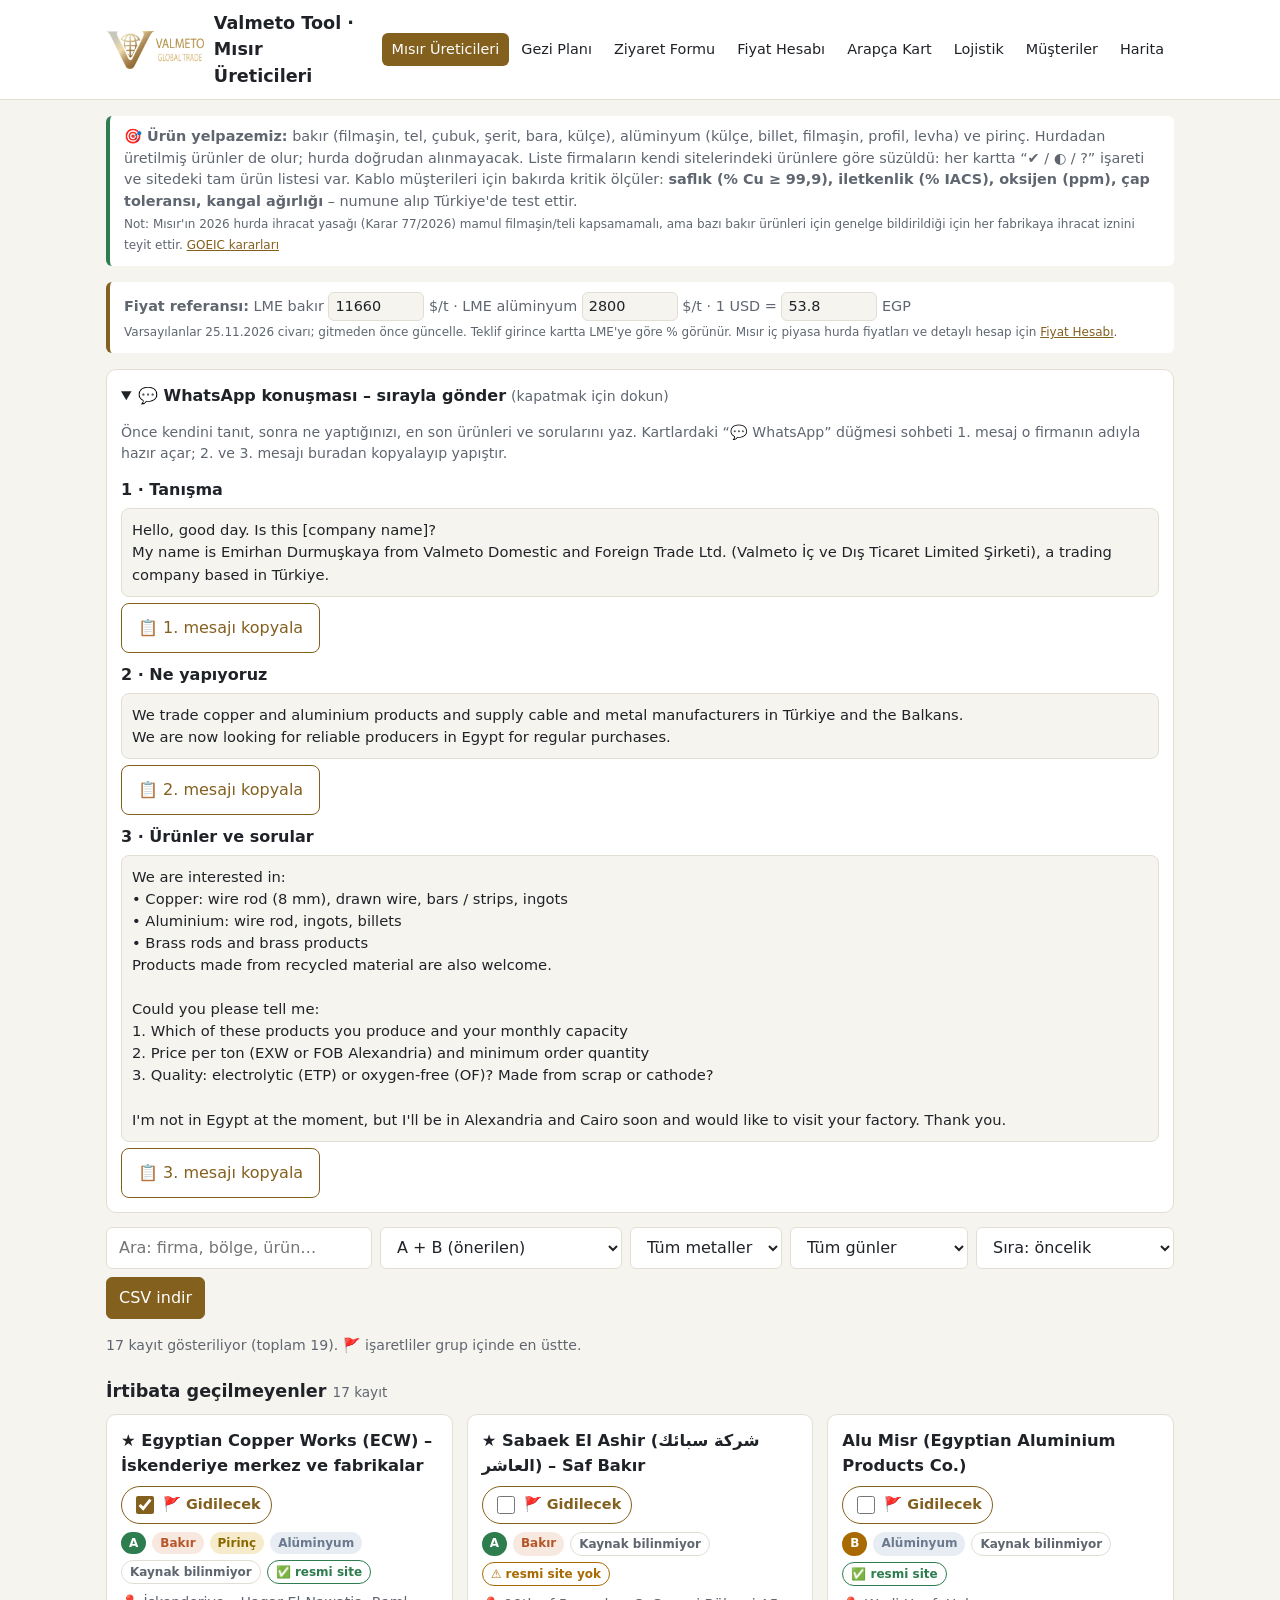
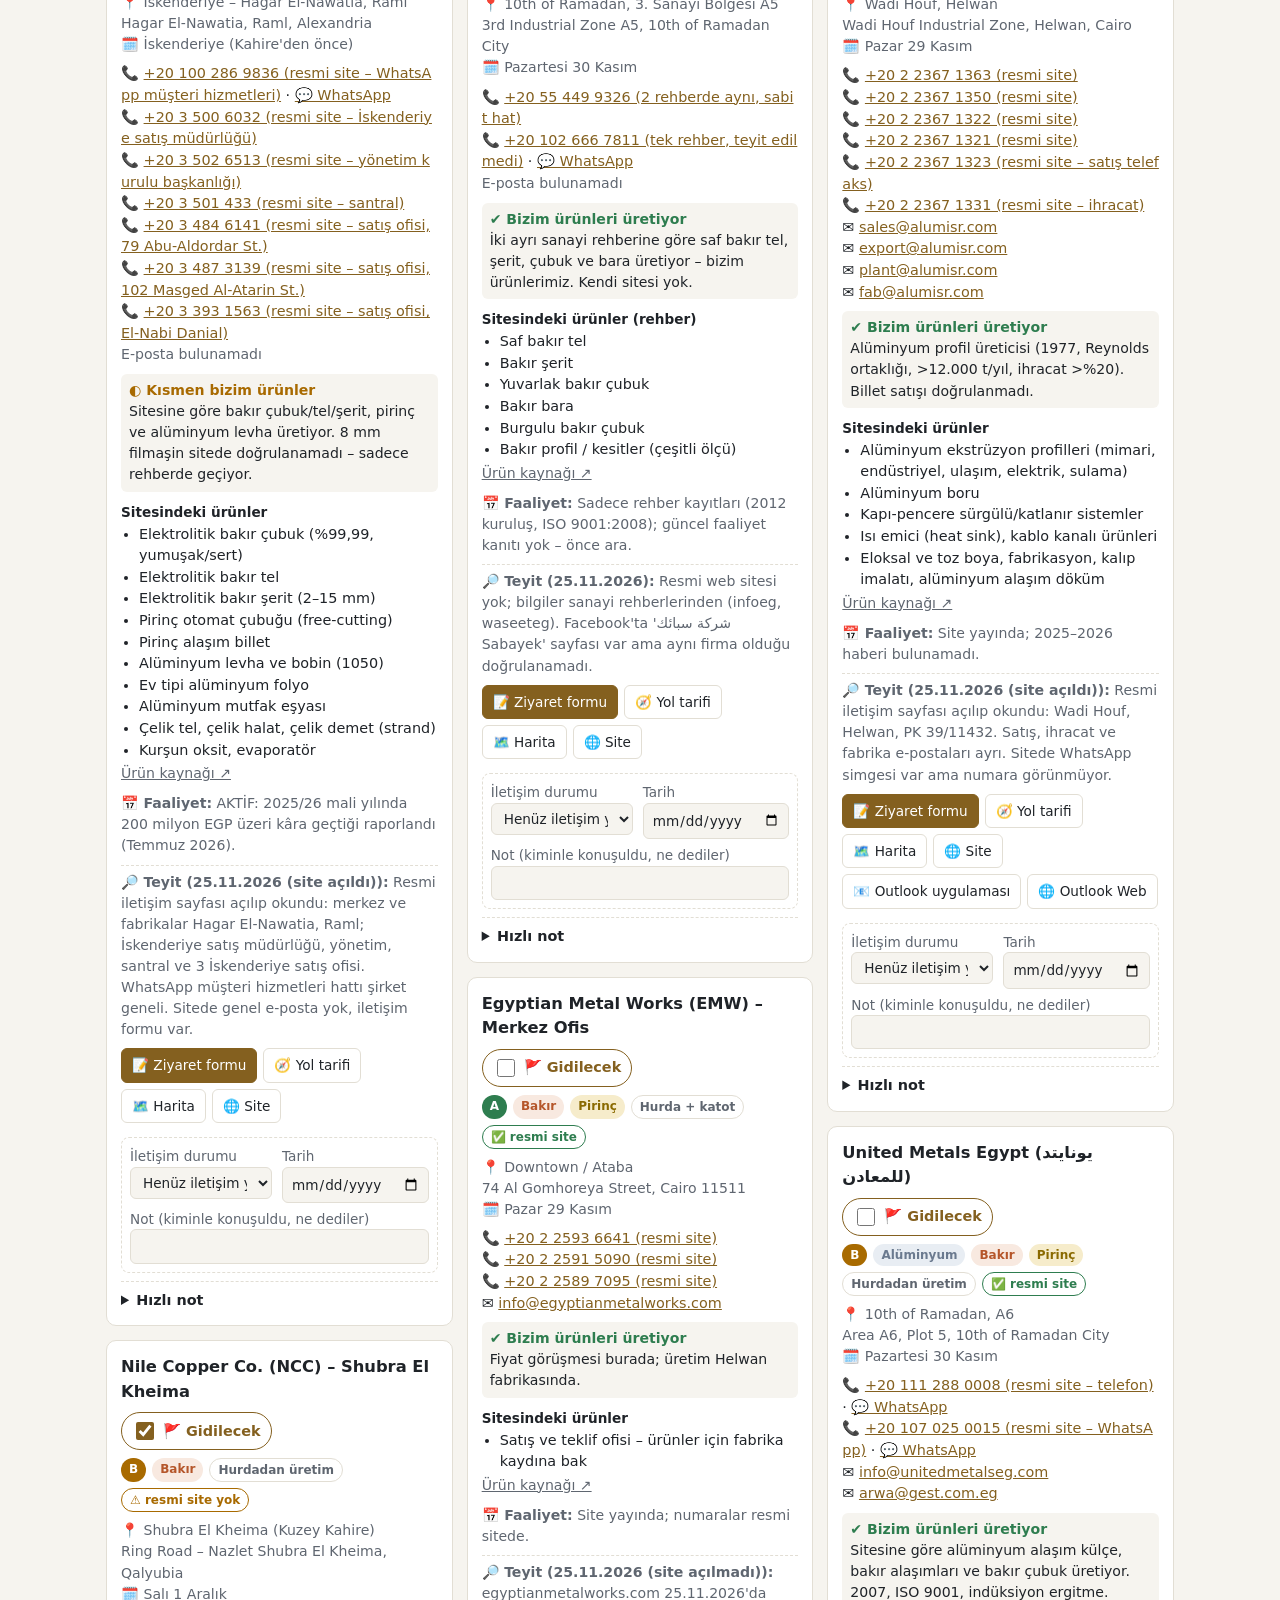
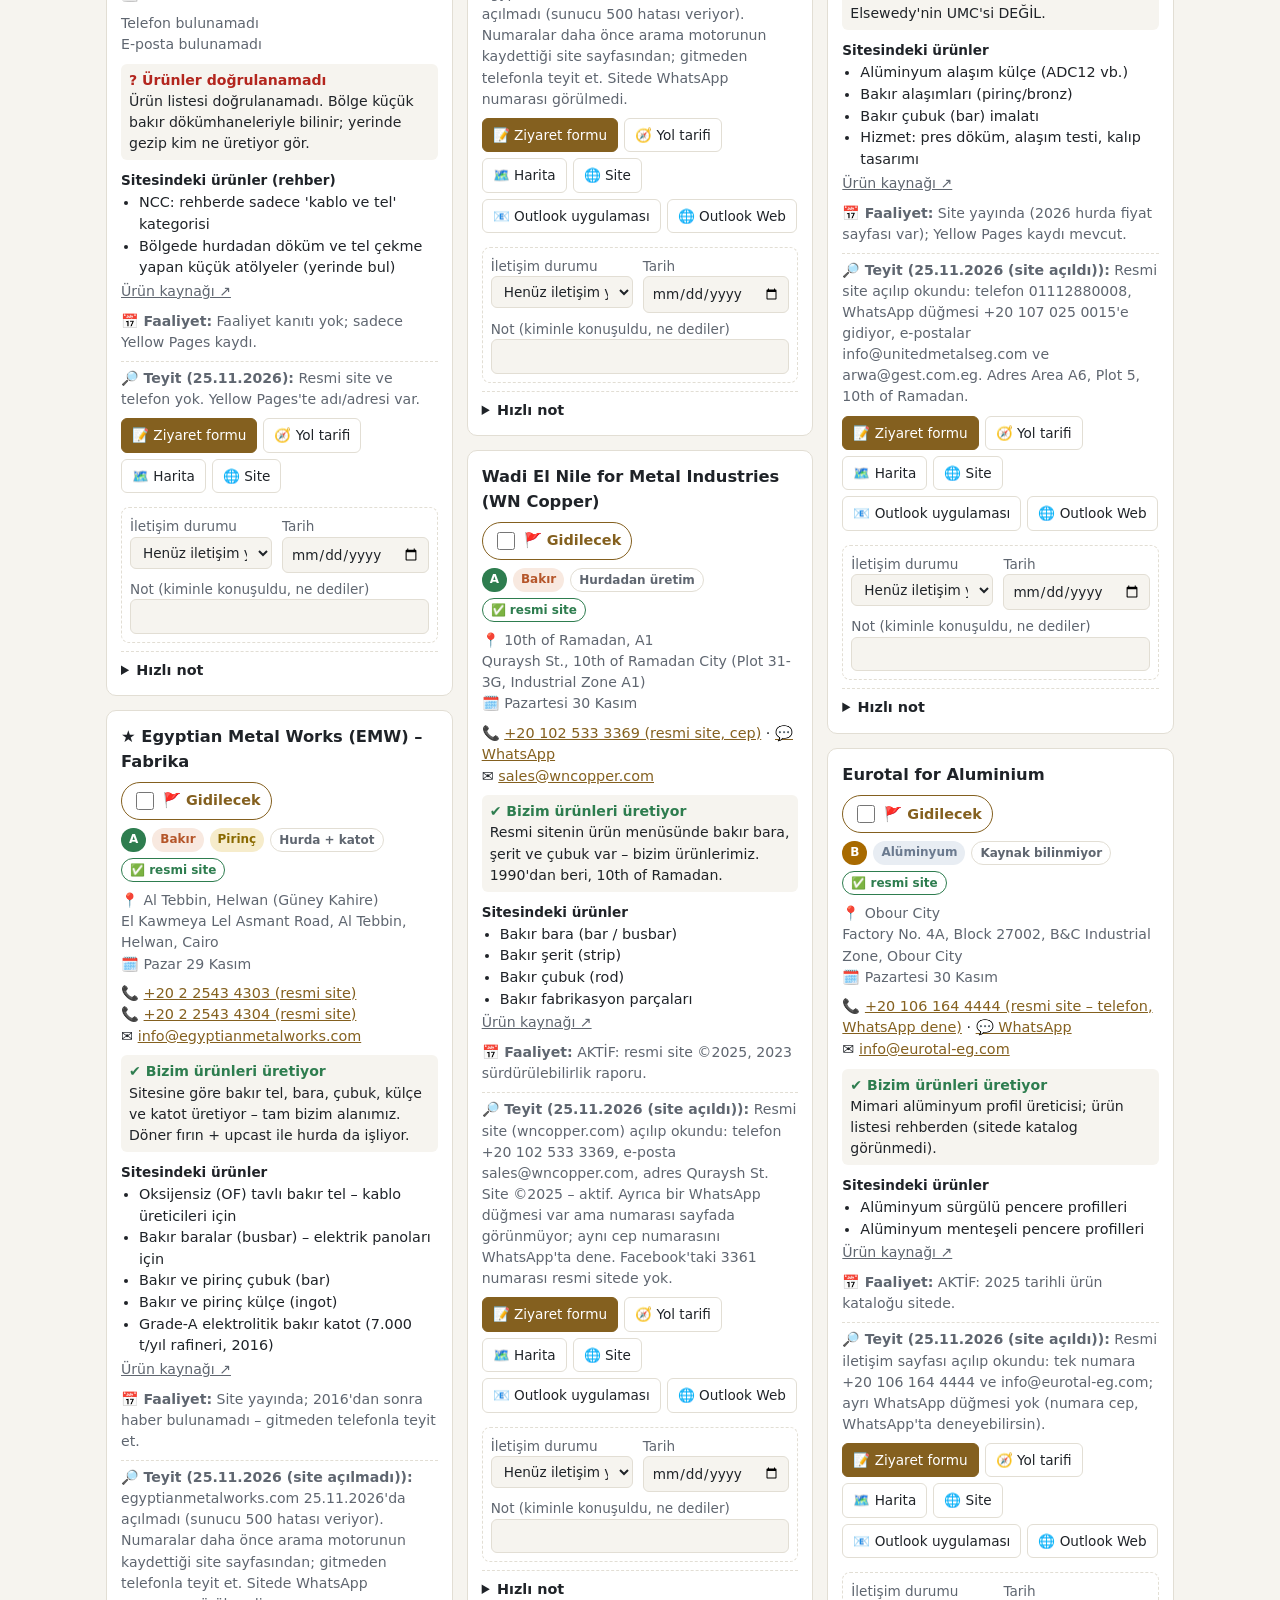
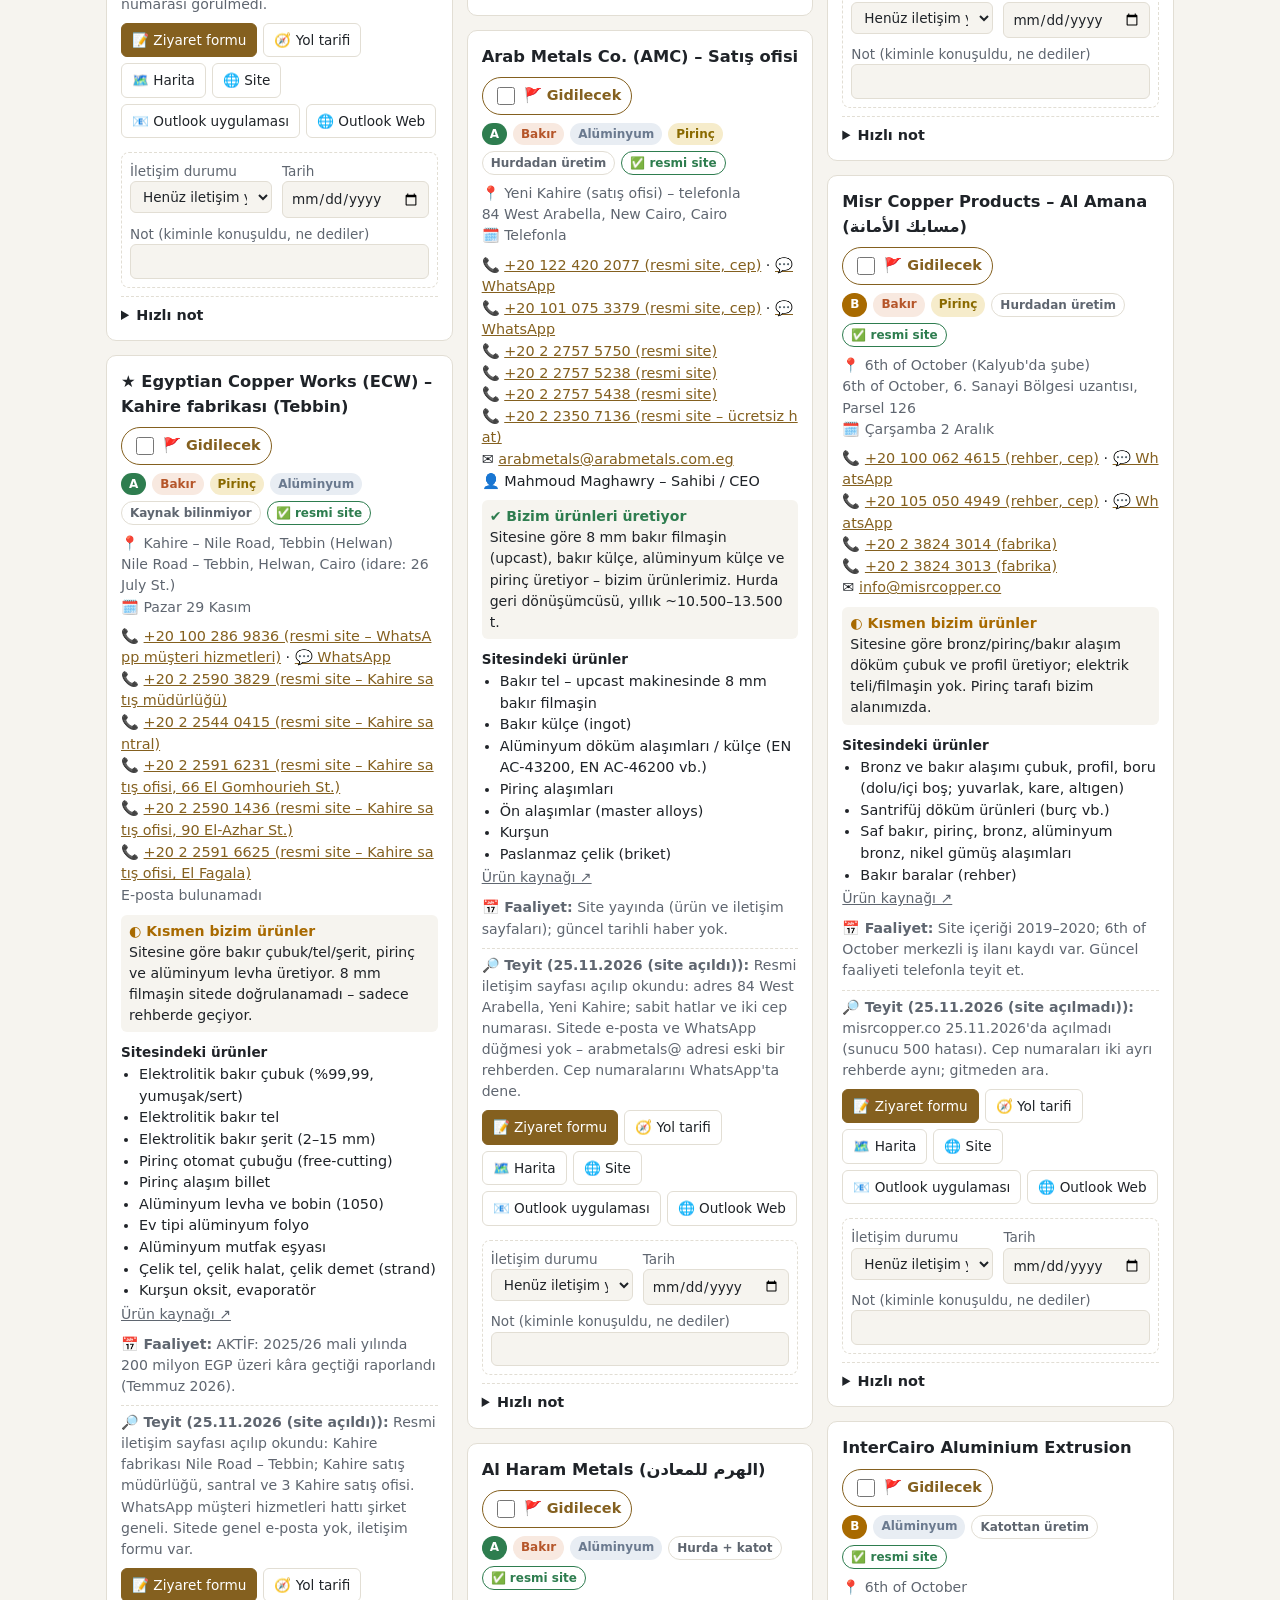
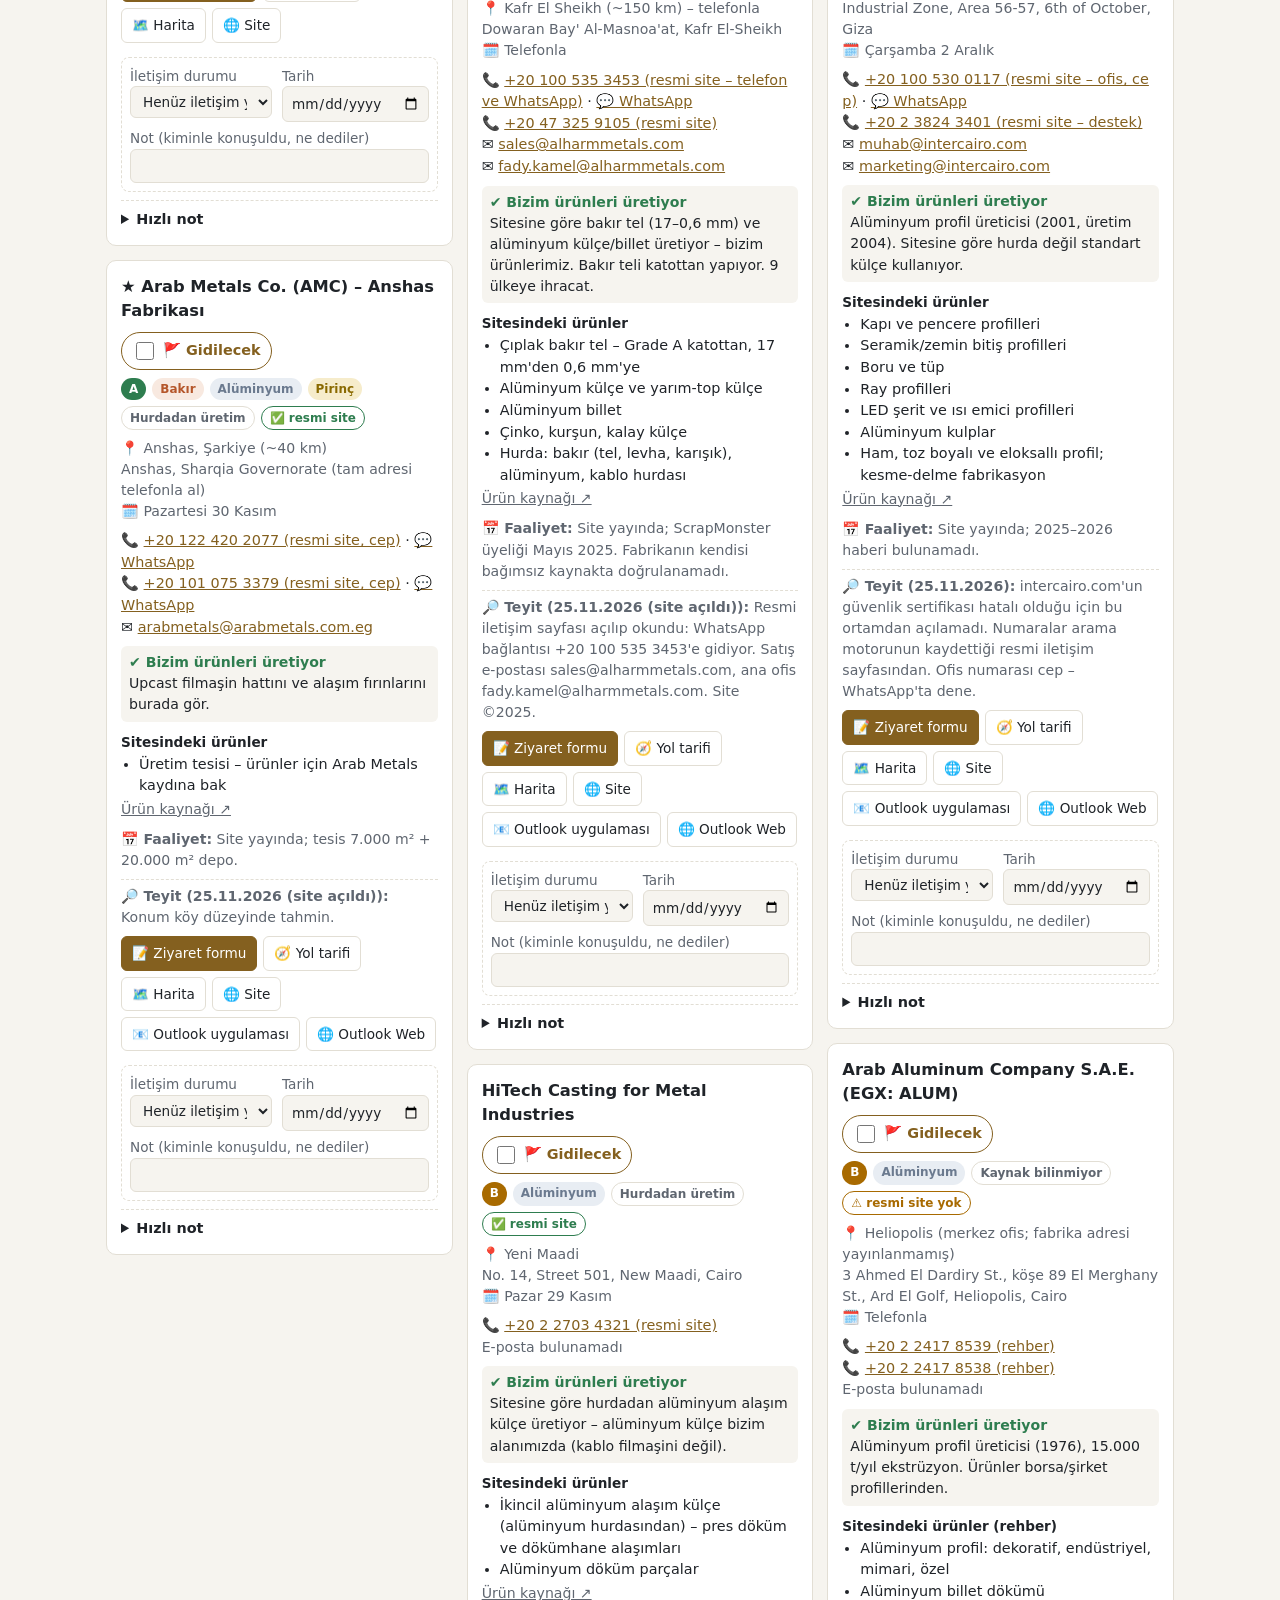
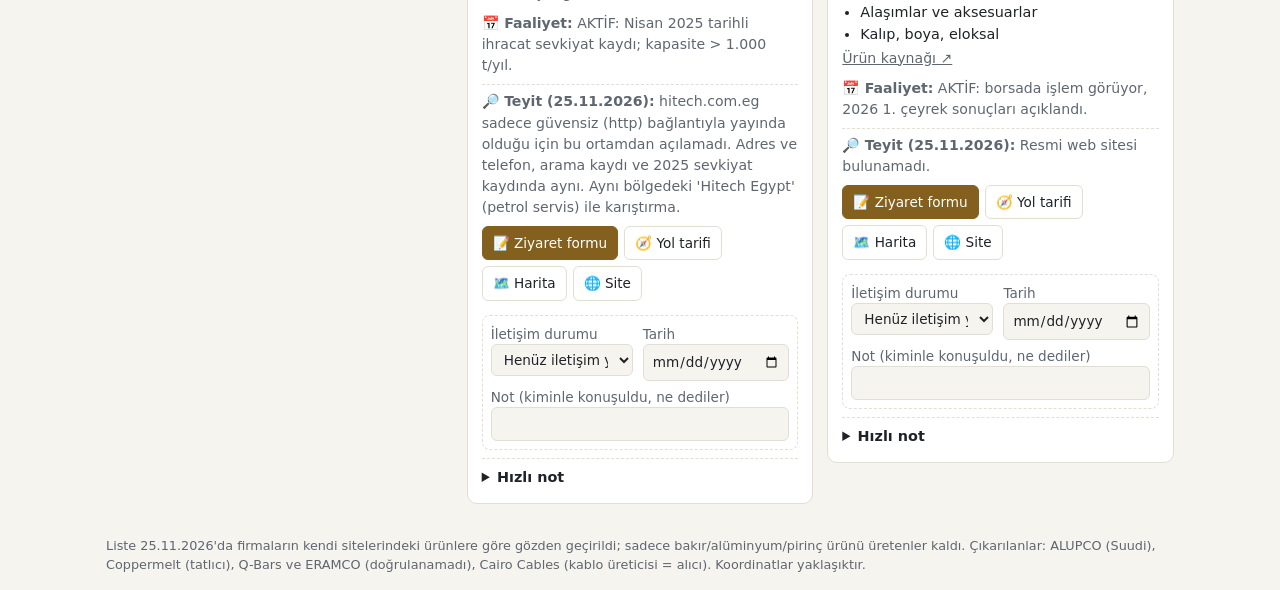
==== index.html @ a7db1466 "Kart içi mesaj düğmeleri kaldırıldı; mesajlar sadece en üstte Co-Authored-By: Claude Opus 5.5 <norep" ====
<!doctype html>
<html lang="tr">
<head>
<meta charset="utf-8">
<meta name="viewport" content="width=device-width, initial-scale=1">
<title>Valmeto Tool</title>
<link rel="manifest" href="manifest.webmanifest?v=2">
<meta name="theme-color" content="#14171c">
<link rel="icon" href="favicon-32-v2.png" sizes="32x32" type="image/png">
<link rel="apple-touch-icon" href="apple-touch-icon-v2.png">
<meta name="apple-mobile-web-app-capable" content="yes">
<meta name="mobile-web-app-capable" content="yes">
<meta name="apple-mobile-web-app-title" content="Valmeto">
<meta name="apple-mobile-web-app-status-bar-style" content="black-translucent">
<link rel="stylesheet" href="style.css?v=39">
</head>
<body>
<header class="top"><div class="inner">
  <h1>Valmeto Tool · Mısır Üreticileri</h1>
  <nav id="nav"></nav>
</div></header>

<main>
  <div class="warning" style="border-left-color:var(--ok)">
    <b>🎯 Ürün yelpazemiz:</b> bakır (filmaşin, tel, çubuk, şerit, bara, külçe), alüminyum (külçe, billet, filmaşin, profil, levha) ve pirinç.
    Hurdadan üretilmiş ürünler de olur; hurda doğrudan alınmayacak. Liste firmaların kendi sitelerindeki ürünlere göre süzüldü: her kartta “✔ / ◐ / ?” işareti ve sitedeki tam ürün listesi var.
    Kablo müşterileri için bakırda kritik ölçüler: <b>saflık (% Cu ≥ 99,9), iletkenlik (% IACS), oksijen (ppm), çap toleransı, kangal ağırlığı</b> – numune alıp Türkiye'de test ettir.
    <br><small>Not: Mısır'ın 2026 hurda ihracat yasağı (Karar 77/2026) mamul filmaşin/teli kapsamamalı, ama bazı bakır ürünleri için genelge bildirildiği için her fabrikaya ihracat iznini teyit ettir.
    <a href="https://www.goeic.gov.eg/en/laws-and-decisions/list/898" target="_blank" rel="noopener">GOEIC kararları</a></small>
  </div>

  <div class="warning" style="border-left-color:var(--accent)">
    <b>Fiyat referansı:</b>
    LME bakır <input id="lme" type="number" step="any" class="mini"> $/t ·
    LME alüminyum <input id="lmeal" type="number" step="any" class="mini"> $/t ·
    1 USD = <input id="fx" type="number" step="any" class="mini"> EGP
    <br><small>Varsayılanlar 25.11.2026 civarı; gitmeden önce güncelle. Teklif girince kartta LME'ye göre % görünür.
    Mısır iç piyasa hurda fiyatları ve detaylı hesap için <a href="hesap.html">Fiyat Hesabı</a>.</small>
  </div>

  <details class="section" open>
    <summary><b>💬 WhatsApp konuşması – sırayla gönder</b> <span class="meta">(kapatmak için dokun)</span></summary>
    <p class="meta">Önce kendini tanıt, sonra ne yaptığınızı, en son ürünleri ve sorularını yaz. Kartlardaki “💬 WhatsApp” düğmesi sohbeti 1. mesaj o firmanın adıyla hazır açar; 2. ve 3. mesajı buradan kopyalayıp yapıştır.</p>
    <div id="pwMsgs"></div>
  </details>

  <div class="toolbar">
    <input id="q" type="search" placeholder="Ara: firma, bölge, ürün…">
    <select id="tier">
      <option value="AB">A + B (önerilen)</option>
      <option value="A">Sadece A – Hedef (ucuz)</option>
      <option value="">Hepsi (referanslar dahil)</option>
    </select>
    <select id="metal">
      <option value="">Tüm metaller</option>
      <option value="bakir">Bakır</option>
      <option value="aluminyum">Alüminyum</option>
    </select>
    <select id="day">
      <option value="">Tüm günler</option>
      <option value="5">İskenderiye</option>
      <option value="1">Pazar 29 Kas</option>
      <option value="2">Pazartesi 30 Kas</option>
      <option value="3">Salı 1 Ara</option>
      <option value="4">Çarşamba 2 Ara</option>
      <option value="0">Telefonla</option>
    </select>
    <select id="sort">
      <option value="">Sıra: öncelik</option>
      <option value="price">En ucuz teklif önce</option>
    </select>
    <button id="csv" class="primary">CSV indir</button>
  </div>

  <p class="meta" id="count"></p>
  <div id="list"></div>
</main>
<footer>Liste 25.11.2026'da firmaların kendi sitelerindeki ürünlere göre gözden geçirildi; sadece bakır/alüminyum/pirinç ürünü üretenler kaldı. Çıkarılanlar: ALUPCO (Suudi), Coppermelt (tatlıcı), Q-Bars ve ERAMCO (doğrulanamadı), Cairo Cables (kablo üreticisi = alıcı). Koordinatlar yaklaşıktır.</footer>

<script src="data.js?v=39"></script>
<script src="common.js?v=39"></script>
<script>
const notes = loadNotes();
const visits = lsGet("valmeto-visits", {});
let R = refs();
const lmeIn = document.getElementById("lme"), lmeAl = document.getElementById("lmeal"), fxIn = document.getElementById("fx");
lmeIn.value = R.cu; lmeAl.value = R.al; fxIn.value = R.fx;
[lmeIn, lmeAl, fxIn].forEach(i => i.onchange = () => { saveRefs({ cu: +lmeIn.value, al: +lmeAl.value, fx: +fxIn.value }); R = refs(); render(); });

// Teklif: önce detaylı ziyaret formundan, yoksa karttaki hızlı nottan
function offerUsdT(f) {
  const v = visits[f.id];
  if (v && v.priceUsdT) return v.priceUsdT;
  return parseFloat(notes[f.id]?.price) || null;
}
function premiumTag(f) {
  const price = offerUsdT(f); if (!price) return "";
  const ref = f.metal[0] === "aluminyum" ? R.al : R.cu;
  const pct = (price / ref * 100).toFixed(1);
  return `<span class="tag ${price > ref * 1.03 ? "unv" : "ok"}">${Math.round(price)} $/t = LME'nin %${pct}'i</span>`;
}

function card(f) {
  const n = notes[f.id] || {};
  const v = visits[f.id];
  const tags = `<span class="tag tier${f.tier}">${f.tier}</span>`
    + f.metal.map(m => `<span class="tag ${m}">${METAL_LABEL[m]}</span>`).join("")
    + `<span class="tag src">${SOURCE_LABEL[f.source] || ""}</span>`
    + (f.official ? `<span class="tag ok">✅ resmi site</span>` : `<span class="tag unv">⚠️ resmi site yok</span>`)
    + (v ? `<span class="tag visited">Ziyaret formu dolu</span>` : "")
    + premiumTag(f);
  const ck = esc(contactKey(f));
  const phones = f.phones.map(p => `📞 <a data-call="${ck}" href="${telHref(p)}">${esc(p)}</a>` + (isMobile(p) || /WhatsApp/i.test(p) ? ` · <a data-wa="${ck}" href="${waHref(p, producerWaMessages(f)[0].text)}" target="_blank" rel="noopener">💬 WhatsApp</a>` : "")).join("<br>");
  const emails = f.emails.map(e => `✉️ <a href="mailto:${esc(e)}">${esc(e)}</a>`).join("<br>");
  return `<article class="card" data-id="${f.id}">
    <h2>${f.star ? "★ " : ""}${esc(f.name)}</h2>
    ${goToggle(f)}
    <div class="tags">${tags}</div>
    <div class="meta">📍 ${esc(f.area)}<br>${esc(f.address)}<br>🗓️ ${DAYS[f.day]}</div>
    <div class="contacts">${phones || "<span class='meta'>Telefon bulunamadı</span>"}<br>${emails || "<span class='meta'>E-posta bulunamadı</span>"}
      ${f.contact ? `<br>👤 ${esc(f.contact)}` : ""}</div>
    <div class="ours ${f.ours}"><b>${OURS_LABEL[f.ours] || ""}</b>${f.oursNote ? `<br>${esc(f.oursNote)}` : ""}</div>
    <div><b style="font-size:.85rem">Sitesindeki ürünler${f.official ? "" : " (rehber)"}</b><ul class="products">${f.products.map(p => `<li>${esc(p)}</li>`).join("")}</ul>
      ${f.productsSource ? `<a class="meta" href="${esc(f.productsSource)}" target="_blank" rel="noopener">Ürün kaynağı ↗</a>` : ""}</div>
    ${f.active ? `<div class="meta">📅 <b>Faaliyet:</b> ${esc(f.active)}</div>` : ""}
    ${f.verifyNote ? `<div class="meta verify">🔎 <b>Teyit (${esc(f.checked || "")}):</b> ${esc(f.verifyNote)}</div>` : ""}
    <div class="actions">
      <a class="primary-link" href="ziyaret.html#${f.id}">📝 Ziyaret formu</a>
      <a href="${mapsHref(f)}" target="_blank" rel="noopener">🧭 Yol tarifi</a>
      ${f.lat != null ? `<a href="harita.html#${f.id}">🗺️ Harita</a>` : ""}
      ${f.website ? `<a href="${esc(f.website)}" target="_blank" rel="noopener">🌐 Site</a>` : ""}
      ${f.emails[0] ? `<a data-send="${esc(f.emails[0])}" href="${outlookAppHref(f)}">📧 Outlook uygulaması</a><a data-send="${esc(f.emails[0])}" href="${outlookWebHref(f)}" target="_blank" rel="noopener">🌐 Outlook Web</a>` : ""}
    </div>
    ${mailTracker(f)}
    <details class="visit" ${n.status || n.text ? "open" : ""}>
      <summary>Hızlı not</summary>
      <label>Durum<select data-k="status">${Object.entries(STATUS_LABEL).map(([k, l]) => `<option value="${k}" ${n.status === k ? "selected" : ""}>${l}</option>`).join("")}</select></label>
      <div class="row">
        <label>Randevu<input type="datetime-local" data-k="date" value="${esc(n.date)}"></label>
        <label>Teklif (USD/ton)<input type="number" step="any" data-k="price" value="${esc(n.price)}"></label>
      </div>
      <label>Not<textarea rows="2" data-k="text">${esc(n.text)}</textarea></label>
    </details>
  </article>`;
}

function render() {
  const q = document.getElementById("q").value.toLowerCase();
  const m = document.getElementById("metal").value, t = document.getElementById("tier").value, d = document.getElementById("day").value;
  let items = FACTORIES.filter(f => (!t || t.includes(f.tier)) && (!m || f.metal.includes(m)) && (d === "" || String(f.day) === d)
    && (!q || JSON.stringify(f).toLowerCase().includes(q) || (notes[f.id]?.text || "").toLowerCase().includes(q)));
  const byPrice = document.getElementById("sort").value === "price";
  let html = "";
  if (byPrice) {
    items.sort((a, b) => (offerUsdT(a) || Infinity) - (offerUsdT(b) || Infinity));
    html = `<div class="grid">${items.map(card).join("")}</div>`;
  } else {
    const contacted = f => !!mailState(contactKey(f)).status;
    const sorter = (a, b) => (isGo(b) - isGo(a)) || a.tier.localeCompare(b.tier) || ((b.star ? 1 : 0) - (a.star ? 1 : 0)) || ((a.day || 9) - (b.day || 9));
    const yes = items.filter(contacted).sort(sorter), no = items.filter(f => !contacted(f)).sort(sorter);
    if (yes.length) html += `<h2 class="group-h contacted">📞 İrtibata geçilenler <small>${yes.length} kayıt</small></h2><div class="grid">${yes.map(card).join("")}</div>`;
    if (no.length) html += `<h2 class="group-h">İrtibata geçilmeyenler <small>${no.length} kayıt</small></h2><div class="grid">${no.map(card).join("")}</div>`;
  }
  document.getElementById("list").innerHTML = html;
  document.getElementById("count").textContent = `${items.length} kayıt gösteriliyor (toplam ${FACTORIES.length}). 🚩 işaretliler grup içinde en üstte.`;
}

function saveQuick(e, rerender) {
  const el = e.target, k = el.dataset.k; if (!k) return;
  const id = el.closest(".card").dataset.id;
  notes[id] = { ...(notes[id] || {}), [k]: el.value };
  saveNotes(notes);
  if (rerender && (k === "status" || k === "price")) render();
}
document.getElementById("list").addEventListener("input", e => saveQuick(e, false));
document.getElementById("list").addEventListener("change", e => saveQuick(e, true));
["q", "metal", "tier", "day", "sort"].forEach(id => document.getElementById(id).addEventListener("input", render));

document.getElementById("csv").onclick = () => {
  const head = ["Sınıf", "Firma", "Metal", "Kaynak", "Gün", "Bölge", "Adres", "Telefon", "E-posta", "Ürünler", "Durum", "Teklif USD/t", "LME %", "Not"];
  const rows = FACTORIES.map(f => { const n = notes[f.id] || {}; const p = offerUsdT(f); const ref = f.metal[0] === "aluminyum" ? R.al : R.cu;
    return [f.tier, f.name, f.metal.map(x => METAL_LABEL[x]).join("/"), SOURCE_LABEL[f.source], DAYS[f.day], f.area, f.address, f.phones.join(" | "), f.emails.join(" | "), f.products.join(" | "), STATUS_LABEL[n.status || ""], p ? Math.round(p) : "", p ? (p / ref * 100).toFixed(1) : "", n.text]; });
  const csv = "﻿" + [head, ...rows].map(r => r.map(v => `"${String(v ?? "").replace(/"/g, '""')}"`).join(";")).join("\n");
  const a = document.createElement("a");
  a.href = URL.createObjectURL(new Blob([csv], { type: "text/csv;charset=utf-8" }));
  a.download = "misir-ureticiler.csv"; a.click();
};
window.onMailChange = render; window.onGoChange = render;
document.getElementById("pwMsgs").innerHTML = producerWaMessages(null).map((m, i) => `<div style="margin-top:10px"><b>${m.tr}</b>
  <pre style="white-space:pre-wrap;font:inherit;font-size:.92rem;background:var(--bg);padding:10px;border-radius:8px;border:1px solid var(--border);margin:6px 0">${esc(m.text)}</pre>
  <button class="big-btn ghost" data-copypw="${i}">📋 ${i + 1}. mesajı kopyala</button></div>`).join("");
try { render(); } catch (err) {
  document.getElementById("list").innerHTML = `<div class="warning danger">Liste yüklenemedi (eski önbellek olabilir). <button class="big-btn" onclick="(async()=>{try{for(const r of await navigator.serviceWorker.getRegistrations())await r.unregister();for(const k of await caches.keys())await caches.delete(k);}catch(e){}location.reload(true)})()">🔄 Önbelleği temizle ve yenile</button><br><small>${esc(err.message)}</small></div>`;
}
</script>
</body>
</html>
---- style.css ----
:root {
  --bg: #f6f4ef; --surface: #ffffff; --text: #1f2328; --muted: #5f6670;
  --border: #e2ded4; --accent: #84601f;
  --al: #6b7a8f; --al-bg: #e8edf3; --cu: #b5562a; --cu-bg: #f8e9e0;
  --ok: #2e7d4f; --warn: #a86a00;
}
@media (prefers-color-scheme: dark) {
  :root {
    --bg: #15171a; --surface: #1e2126; --text: #e8e6e1; --muted: #9aa1aa;
    --border: #33373e; --accent: #d9b46a;
    --al: #a9b6c8; --al-bg: #2a313b; --cu: #e8885a; --cu-bg: #3a2a22;
    --ok: #6fcf97; --warn: #f2b84b;
  }
}
* { box-sizing: border-box; }
body { margin: 0; font-family: system-ui, -apple-system, "Segoe UI", Roboto, sans-serif; background: var(--bg); color: var(--text); line-height: 1.5; }
a { color: var(--accent); }
header.top { background: var(--surface); border-bottom: 1px solid var(--border); position: sticky; top: 0; z-index: 1000; }
.top .inner { max-width: 1100px; margin: 0 auto; padding: 10px 16px; display: flex; gap: 16px; align-items: center; flex-wrap: wrap; }
.top h1 { font-size: 1.1rem; margin: 0; flex: 1; min-width: 200px; }
nav a { text-decoration: none; padding: 6px 12px; border-radius: 6px; color: var(--text); font-weight: 500; }
nav a.active { background: var(--accent); color: #fff; }
main { max-width: 1100px; margin: 0 auto; padding: 16px; }
.warning { background: var(--surface); border-left: 4px solid var(--warn); padding: 10px 14px; border-radius: 6px; font-size: .9rem; color: var(--muted); margin-bottom: 16px; }
.toolbar { display: flex; gap: 8px; flex-wrap: wrap; margin-bottom: 16px; }
.toolbar input, .toolbar select, button { font: inherit; padding: 8px 12px; border: 1px solid var(--border); border-radius: 6px; background: var(--surface); color: var(--text); }
.toolbar input { flex: 1; min-width: 180px; }
button { cursor: pointer; }
button.primary { background: var(--accent); color: #fff; border-color: var(--accent); }
.grid { display: grid; grid-template-columns: repeat(auto-fill, minmax(min(320px, 100%), 1fr)); gap: 14px; }
.card { background: var(--surface); border: 1px solid var(--border); border-radius: 10px; padding: 14px; display: flex; flex-direction: column; gap: 8px; }
.card h2 { font-size: 1.02rem; margin: 0; }
.tags { display: flex; gap: 6px; flex-wrap: wrap; }
.tag { font-size: .75rem; padding: 2px 8px; border-radius: 99px; font-weight: 600; }
.tag.aluminyum { background: var(--al-bg); color: var(--al); }
.tag.bakir { background: var(--cu-bg); color: var(--cu); }
.tag.ok { color: var(--ok); border: 1px solid currentColor; }
.tag.unv { color: var(--warn); border: 1px solid currentColor; }
.tag.visited { background: var(--ok); color: #fff; }
.meta { font-size: .88rem; color: var(--muted); }
.contacts { font-size: .9rem; }
.contacts a { word-break: break-all; }
ul.products { margin: 0; padding-left: 18px; font-size: .9rem; }
.actions { display: flex; gap: 6px; flex-wrap: wrap; margin-top: auto; }
.actions a, .actions button { font-size: .85rem; padding: 6px 10px; border: 1px solid var(--border); border-radius: 6px; text-decoration: none; background: var(--surface); color: var(--text); }
details.visit { border-top: 1px dashed var(--border); padding-top: 8px; }
details.visit summary { cursor: pointer; font-weight: 600; font-size: .9rem; }
.visit label { display: block; font-size: .8rem; color: var(--muted); margin-top: 6px; }
.visit input, .visit textarea, .visit select { width: 100%; font: inherit; padding: 6px 8px; border: 1px solid var(--border); border-radius: 6px; background: var(--bg); color: var(--text); }
.visit .row { display: grid; grid-template-columns: 1fr 1fr; gap: 8px; }
#map { height: calc(100vh - 160px); min-height: 420px; border-radius: 10px; border: 1px solid var(--border); }
.legend { display: flex; gap: 14px; flex-wrap: wrap; font-size: .9rem; margin-bottom: 10px; align-items: center; }
.dot { display: inline-block; width: 12px; height: 12px; border-radius: 50%; margin-right: 5px; vertical-align: middle; border: 2px solid #fff; box-shadow: 0 0 0 1px #0003; }
.leaflet-popup-content { font-size: .88rem; }
.leaflet-popup-content h3 { margin: 0 0 4px; font-size: .95rem; }
footer { max-width: 1100px; margin: 0 auto; padding: 16px; font-size: .8rem; color: var(--muted); }
@media print { header.top, .toolbar, .actions, footer { display: none; } .card { break-inside: avoid; } details.visit { display: block; } }

/* --- Valmeto Tool ekleri --- */
:root { --danger: #b3261e; --pirinc: #8a6a00; --pirinc-bg: #f6eccb; }
@media (prefers-color-scheme: dark) { :root { --danger: #ff8a80; --pirinc: #e6c35c; --pirinc-bg: #3a3320; } }
nav { display: flex; flex-wrap: wrap; gap: 2px; }
nav a { font-size: .9rem; padding: 6px 10px; }
.warning.danger { border-left-color: var(--danger); color: var(--text); }
input.mini { width: 96px; font: inherit; padding: 3px 6px; border: 1px solid var(--border); border-radius: 6px; background: var(--bg); color: var(--text); }
.group-h { margin: 22px 0 10px; font-size: 1.1rem; }
.group-h small { color: var(--muted); font-weight: 400; font-size: .85rem; }
.tag.tierA { background: #2e7d4f; color: #fff; }
.tag.tierB { background: #a86a00; color: #fff; }
.tag.tierC { background: #6b7280; color: #fff; }
.tag.src { border: 1px solid var(--border); color: var(--muted); }
.tag.pirinc { background: var(--pirinc-bg); color: var(--pirinc); }
.actions a.primary-link { background: var(--accent); color: #fff; border-color: var(--accent); }
.big-btn { display: inline-block; font-size: 1rem; padding: 12px 16px; border-radius: 8px; border: 1px solid var(--accent); background: var(--accent); color: #fff; text-decoration: none; cursor: pointer; }
.big-btn.ghost { background: var(--surface); color: var(--accent); }
.section { background: var(--surface); border: 1px solid var(--border); border-radius: 10px; padding: 14px; margin-bottom: 14px; }
.section h2 { margin: 0 0 8px; font-size: 1.05rem; }
.form label { display: block; font-size: .85rem; color: var(--muted); margin-top: 10px; }
.form input, .form select, .form textarea { width: 100%; font: inherit; font-size: 16px; padding: 9px 10px; border: 1px solid var(--border); border-radius: 8px; background: var(--bg); color: var(--text); }
.form .row { display: grid; grid-template-columns: 1fr 1fr; gap: 10px; }
.chips { display: flex; flex-wrap: wrap; gap: 6px; margin-top: 4px; }
.chips label { margin: 0; display: inline-flex; align-items: center; gap: 4px; border: 1px solid var(--border); border-radius: 99px; padding: 6px 10px; color: var(--text); font-size: .9rem; background: var(--bg); }
.chips input { width: auto; }
.result { font-size: 1.05rem; padding: 10px 12px; border-radius: 8px; background: var(--bg); border: 1px dashed var(--border); margin-top: 8px; }
table.cmp { width: 100%; border-collapse: collapse; font-size: .88rem; }
table.cmp th, table.cmp td { border-bottom: 1px solid var(--border); padding: 6px; text-align: left; vertical-align: top; }
.table-wrap { overflow-x: auto; }
.photos { display: grid; grid-template-columns: repeat(auto-fill, minmax(90px, 1fr)); gap: 6px; margin-top: 8px; }
.photos figure { margin: 0; position: relative; }
.photos img { width: 100%; aspect-ratio: 1; object-fit: cover; border-radius: 6px; display: block; }
.photos button { position: absolute; top: 2px; right: 2px; padding: 0 6px; font-size: .8rem; }
.ar { font-size: 1.5rem; line-height: 1.7; direction: rtl; text-align: right; font-family: "Noto Naskh Arabic", "Geeza Pro", "Arial", sans-serif; }
.stop { display: grid; grid-template-columns: 34px 1fr; gap: 10px; padding: 10px 0; border-top: 1px dashed var(--border); }
.stop .num { width: 30px; height: 30px; border-radius: 50%; background: var(--accent); color: #fff; display: grid; place-items: center; font-weight: 700; }
@media (max-width: 520px) {
  header.top { position: static; }
  .top h1 { font-size: 1rem; }
  .form .row, .visit .row { grid-template-columns: 1fr; }
}
.top h1 { display: flex; align-items: center; gap: 10px; }
.logo { height: 38px; width: auto; display: block; }
nav a.install { border: 1px solid var(--accent); color: var(--accent); }
@media (display-mode: standalone) { header.top { padding-top: env(safe-area-inset-top); } }
@media (prefers-color-scheme: dark) {
  nav a.active, button.primary, .big-btn, .actions a.primary-link, .tag.current, .stop .num { color: #14171c !important; }
  .big-btn.ghost { color: var(--accent) !important; }
}

.meta.verify { border-top: 1px dashed var(--border); padding-top: 6px; }

.ours { font-size: .88rem; padding: 6px 8px; border-radius: 6px; background: var(--bg); }
.ours.evet b { color: var(--ok); } .ours.kismen b { color: var(--warn); } .ours.dogrulanamadi b { color: var(--danger); }

.mailtrack { display: grid; grid-template-columns: 1fr 1fr; gap: 6px 10px; padding: 8px; margin-top: 6px; border: 1px dashed var(--border); border-radius: 8px; font-size: .85rem; }
.mailtrack label { color: var(--muted); display: block; }
.mailtrack .wide { grid-column: 1 / -1; }
.mailtrack select, .mailtrack input { width: 100%; font: inherit; padding: 6px 8px; border: 1px solid var(--border); border-radius: 6px; background: var(--bg); color: var(--text); }
.mailtrack .tag { grid-column: 1 / -1; justify-self: start; }
.mailsum { display: flex; gap: 8px; flex-wrap: wrap; margin-bottom: 8px; }
.stat { background: var(--surface); border: 1px solid var(--border); border-radius: 8px; padding: 6px 10px; font-size: .8rem; }
.stat b { display: block; font-size: 1.1rem; }

/* Boşluksuz kart düzeni: kartlar kendi boyunda, sütunlar halinde üst üste dizilir */
.grid { display: block; columns: 3 300px; column-gap: 14px; }
.grid > .card { break-inside: avoid; -webkit-column-break-inside: avoid; margin: 0 0 14px; width: 100%; display: flex; }
.card .actions { margin-top: 0; }

.gochk { display: inline-flex; align-items: center; gap: 6px; font-weight: 600; font-size: .9rem; padding: 6px 10px; border: 1px solid var(--accent); border-radius: 99px; color: var(--accent); cursor: pointer; align-self: flex-start; }
.gochk input { width: 18px; height: 18px; accent-color: var(--accent); }
.group-h.contacted { color: var(--ok); }

.wa-steps { display: flex; flex-wrap: wrap; gap: 6px; align-items: center; padding: 8px; border-radius: 8px; background: var(--bg); border: 1px dashed var(--border); font-size: .85rem; }
.wa-steps b { width: 100%; }
.wa-steps button { font-size: .85rem; padding: 7px 10px; }
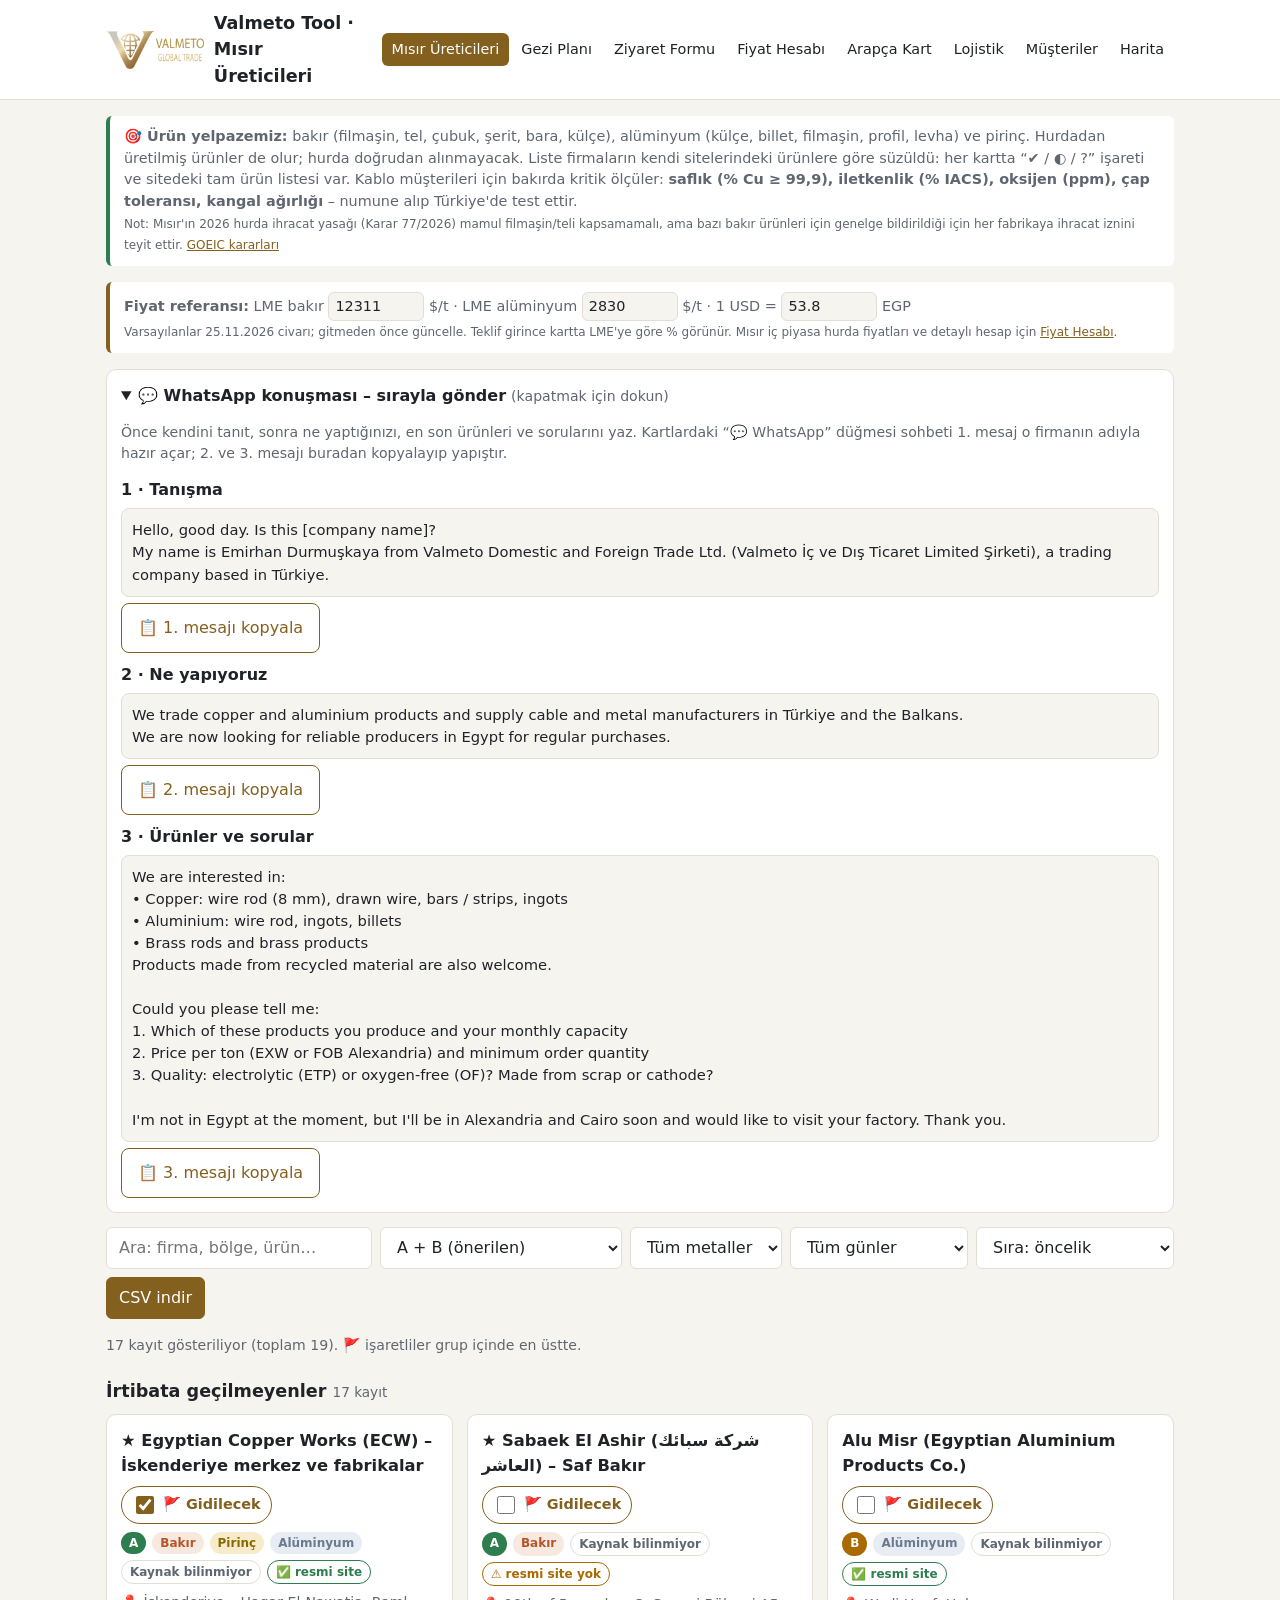
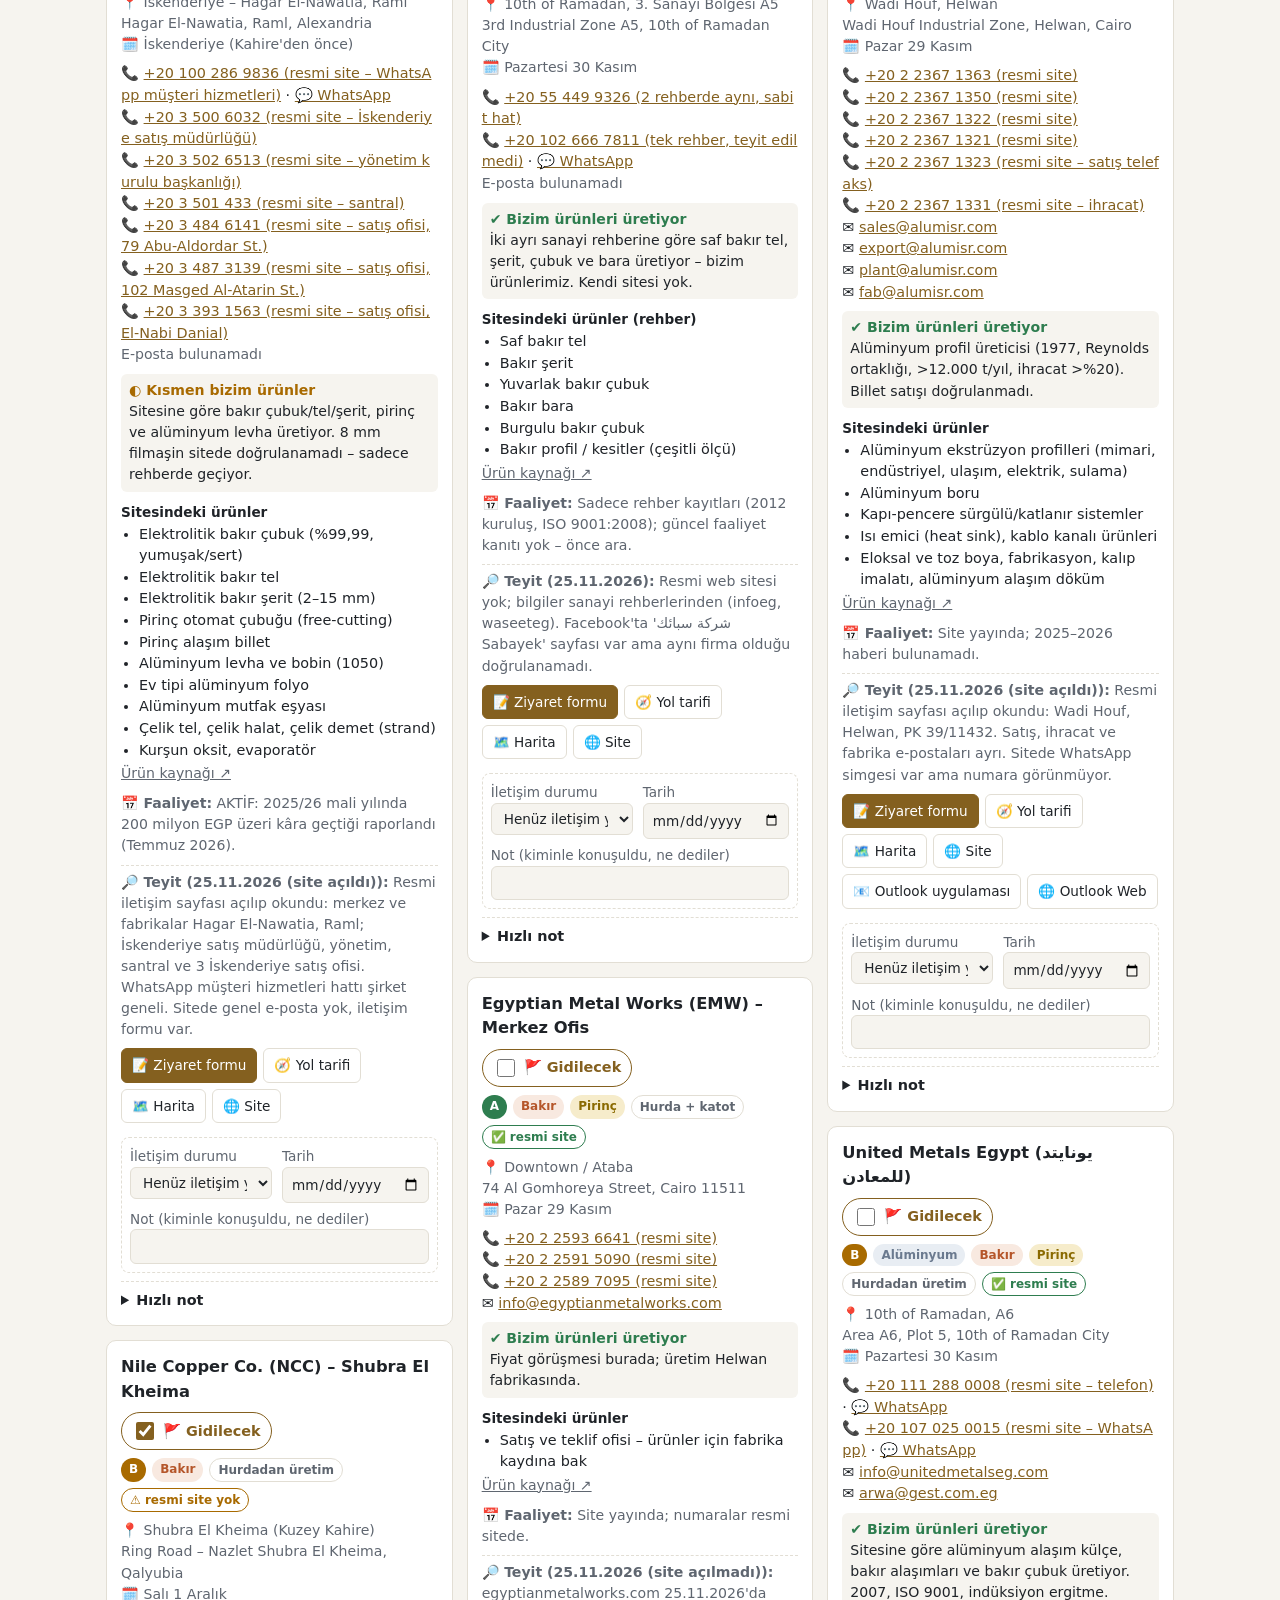
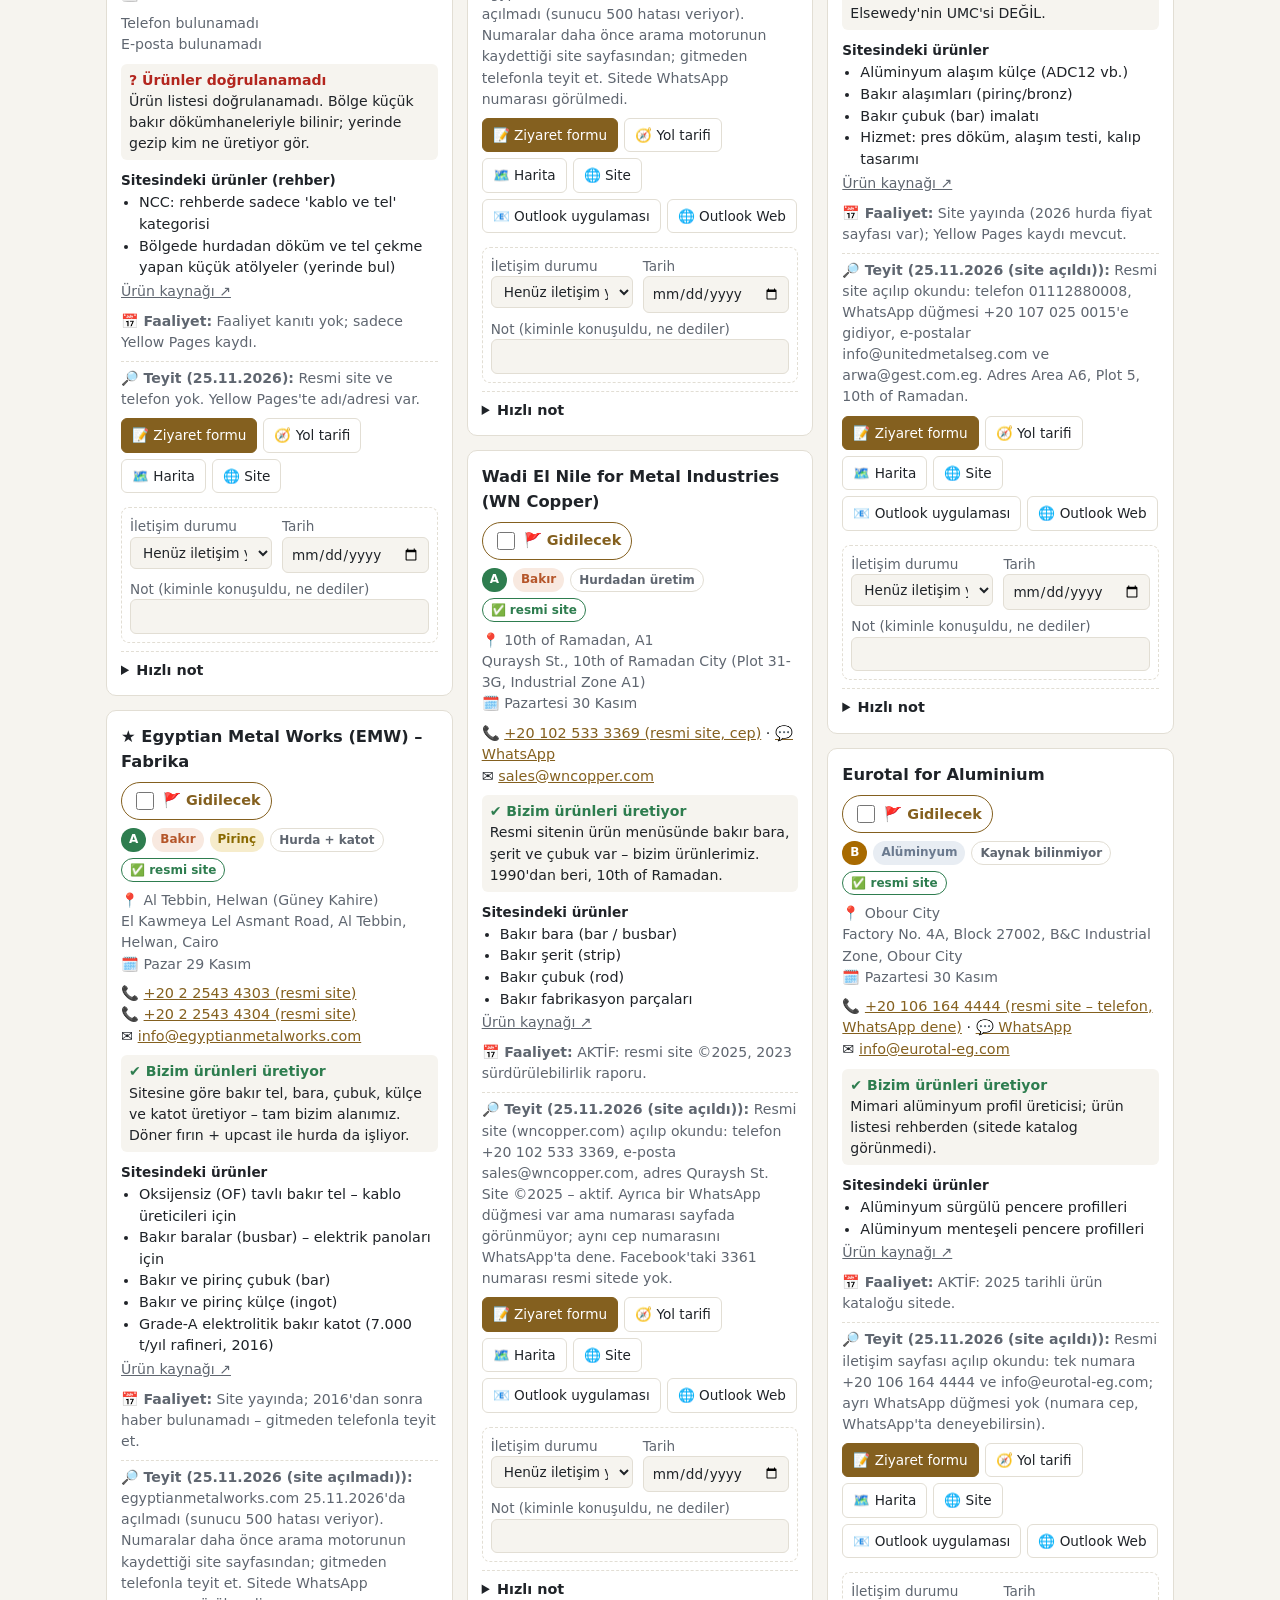
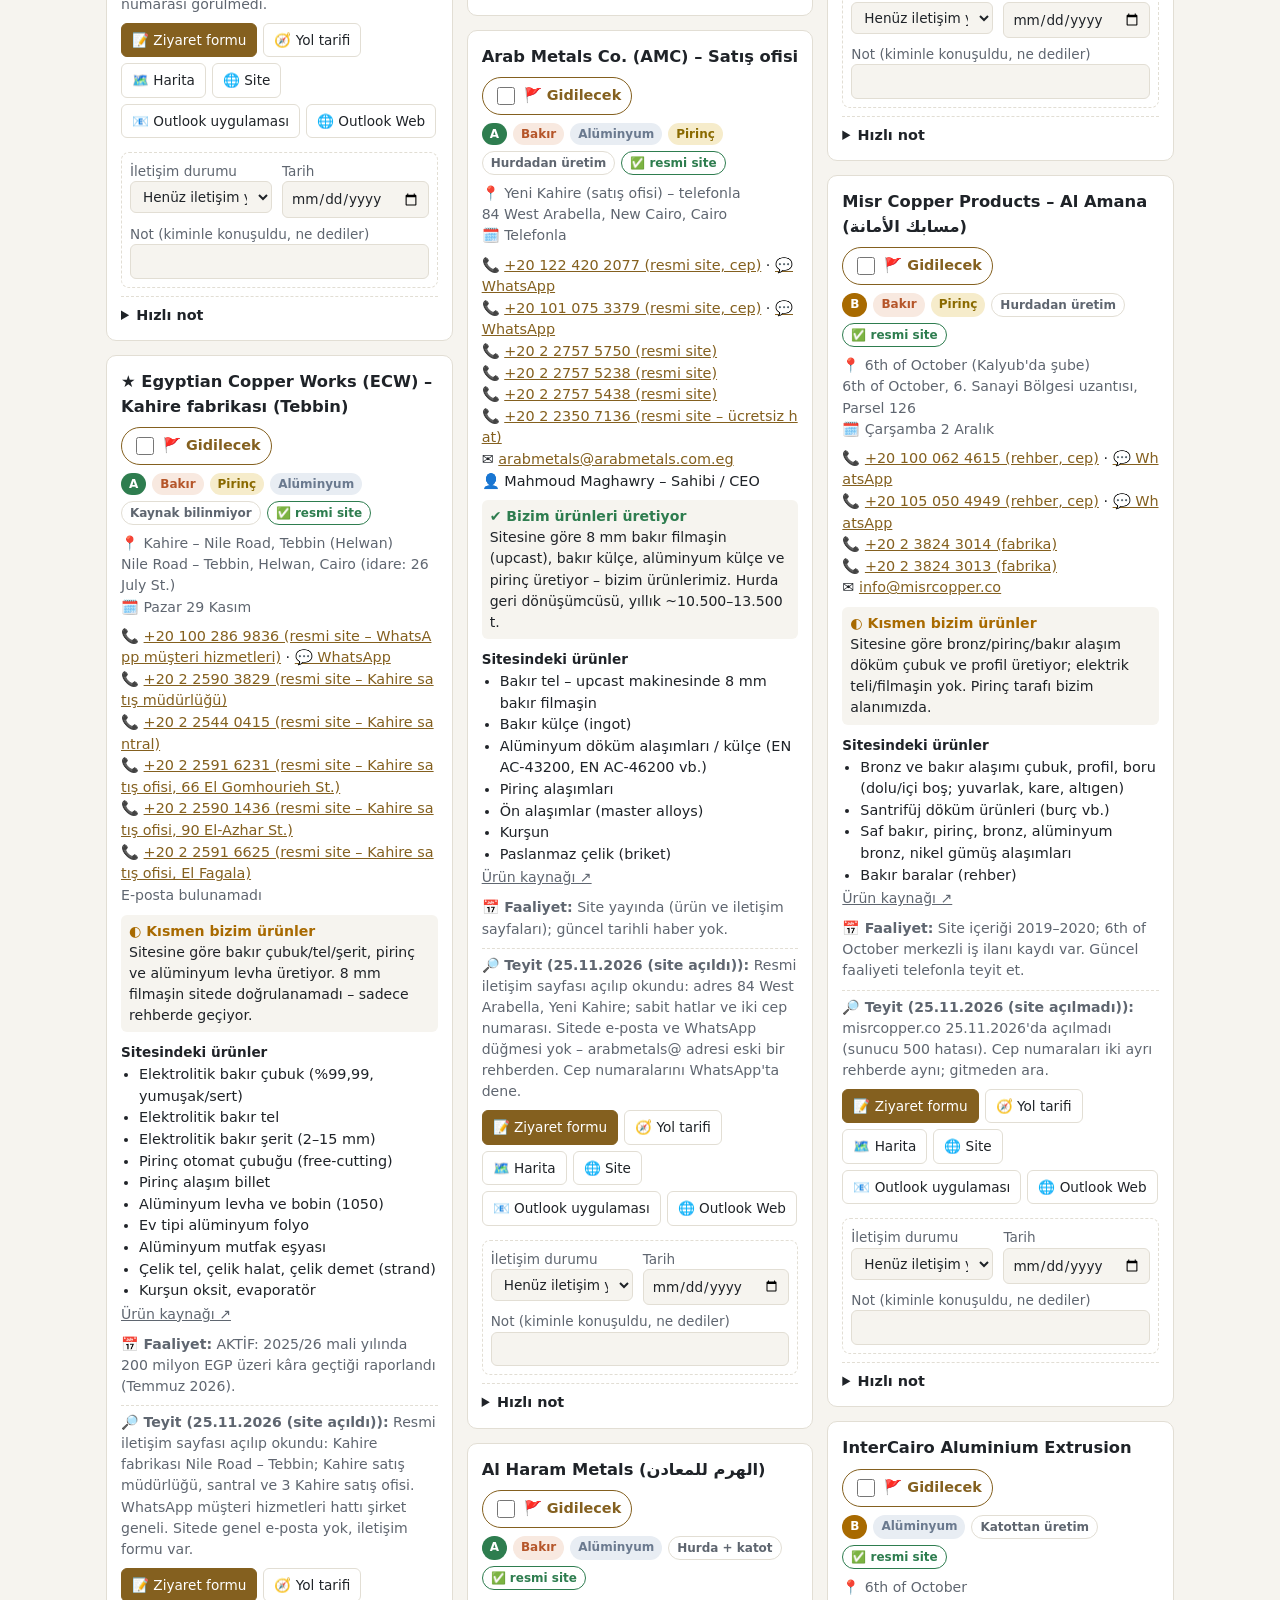
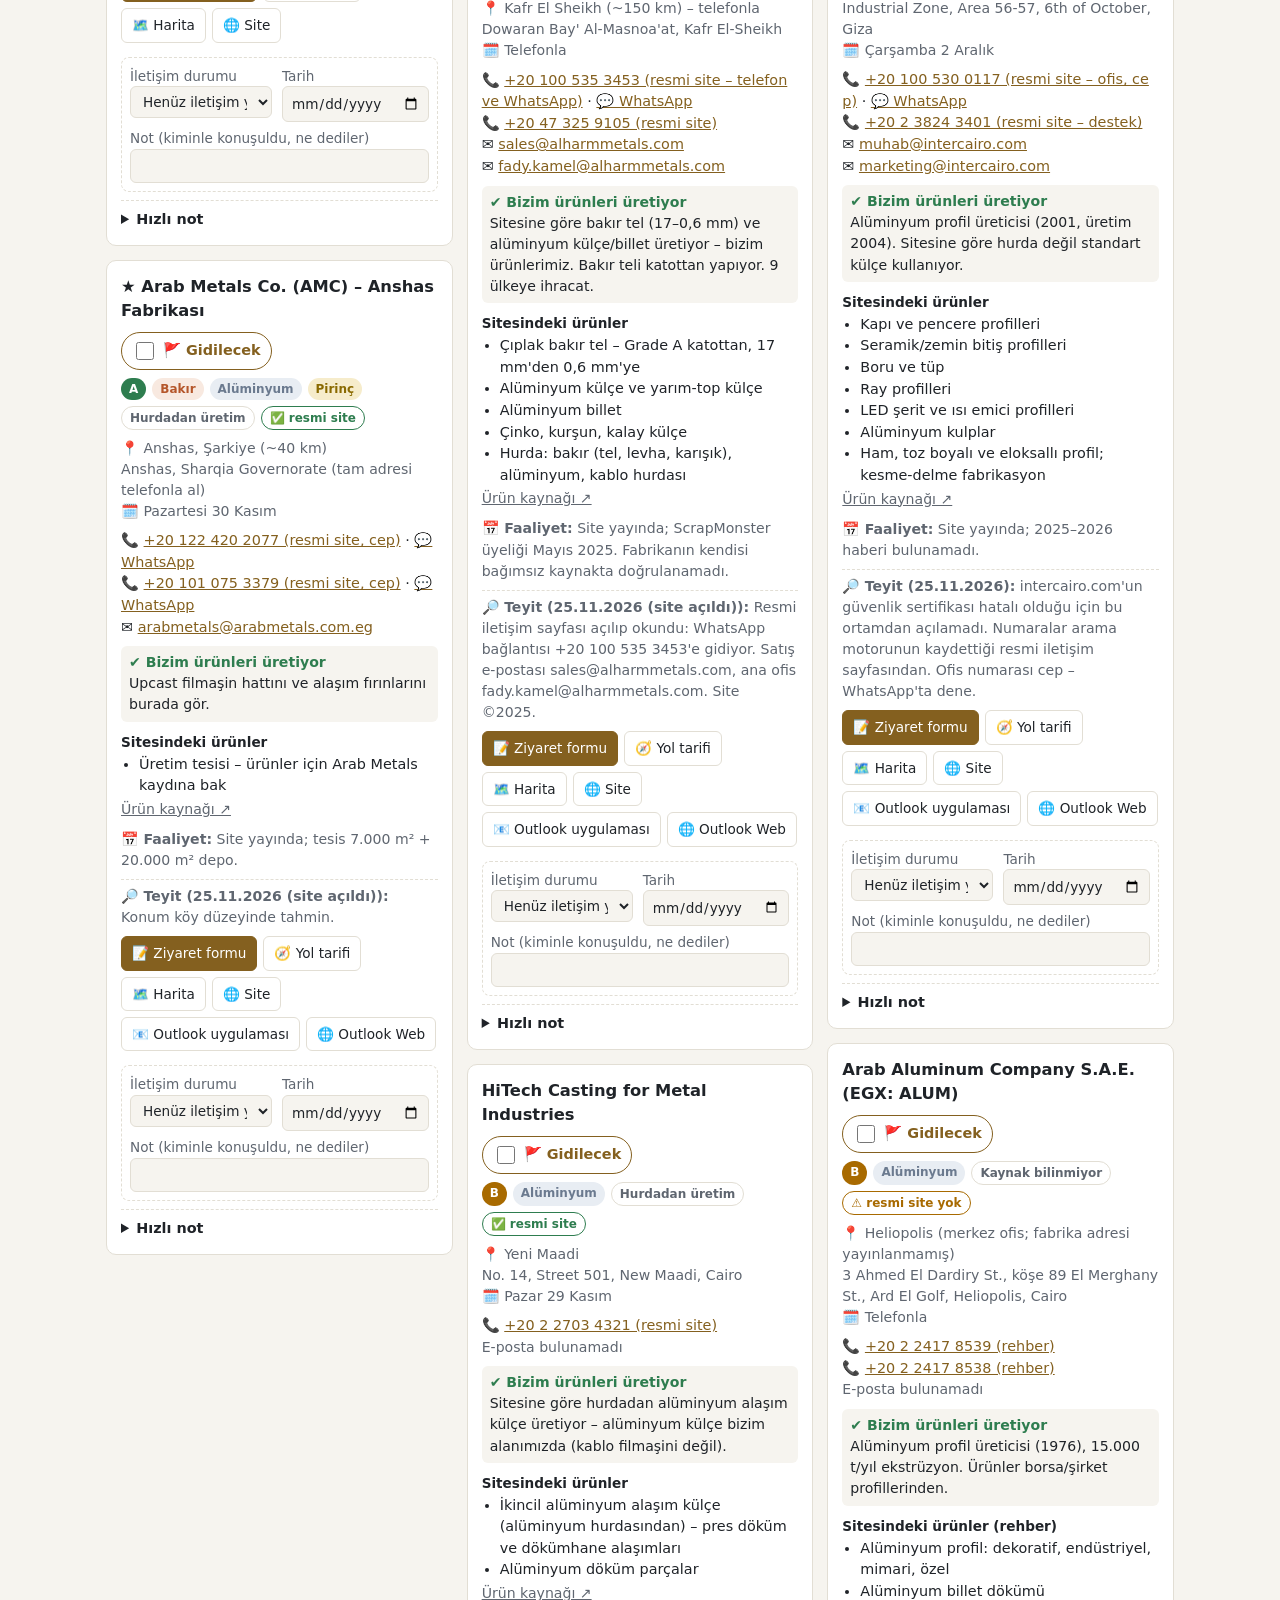
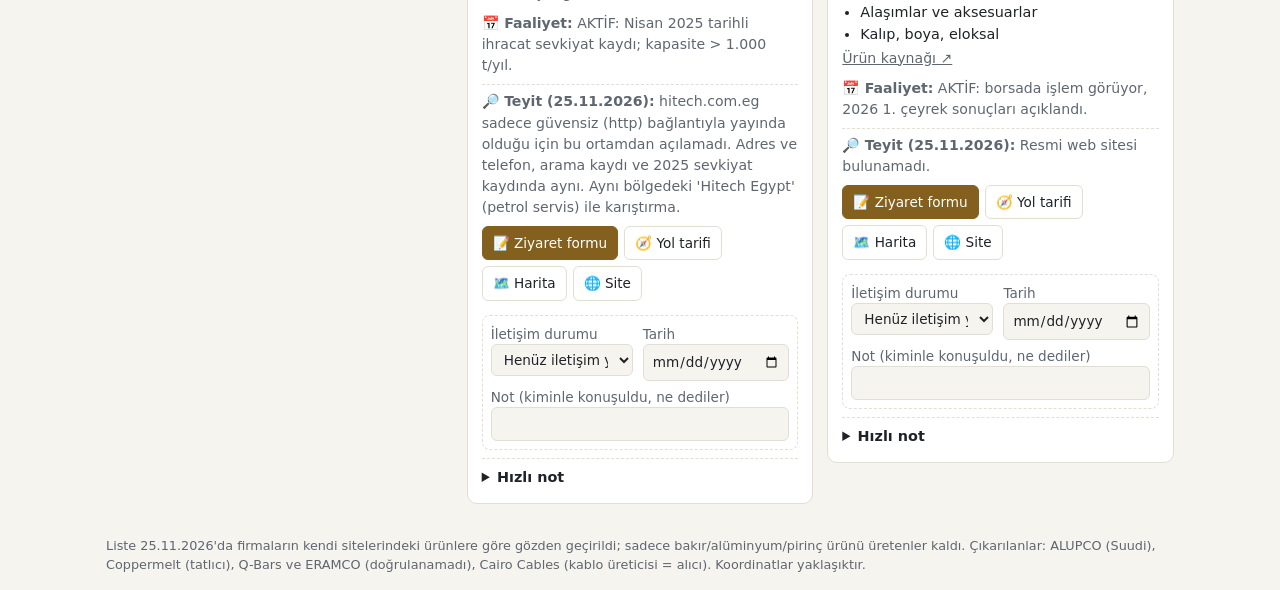
==== commit 234a3788: "Güncel LME (27.11) ve Mısır hurda fiyatları (28.11) Co-Authored-By: Claude Opus 5.5 <noreply@anthrop" ====
--- a/index.html
+++ b/index.html
@@ -12,7 +12,7 @@
 <meta name="mobile-web-app-capable" content="yes">
 <meta name="apple-mobile-web-app-title" content="Valmeto">
 <meta name="apple-mobile-web-app-status-bar-style" content="black-translucent">
-<link rel="stylesheet" href="style.css?v=39">
+<link rel="stylesheet" href="style.css?v=43">
 </head>
 <body>
 <header class="top"><div class="inner">
@@ -77,8 +77,8 @@
 </main>
 <footer>Liste 25.11.2026'da firmaların kendi sitelerindeki ürünlere göre gözden geçirildi; sadece bakır/alüminyum/pirinç ürünü üretenler kaldı. Çıkarılanlar: ALUPCO (Suudi), Coppermelt (tatlıcı), Q-Bars ve ERAMCO (doğrulanamadı), Cairo Cables (kablo üreticisi = alıcı). Koordinatlar yaklaşıktır.</footer>
 
-<script src="data.js?v=39"></script>
-<script src="common.js?v=39"></script>
+<script src="data.js?v=43"></script>
+<script src="common.js?v=43"></script>
 <script>
 const notes = loadNotes();
 const visits = lsGet("valmeto-visits", {});
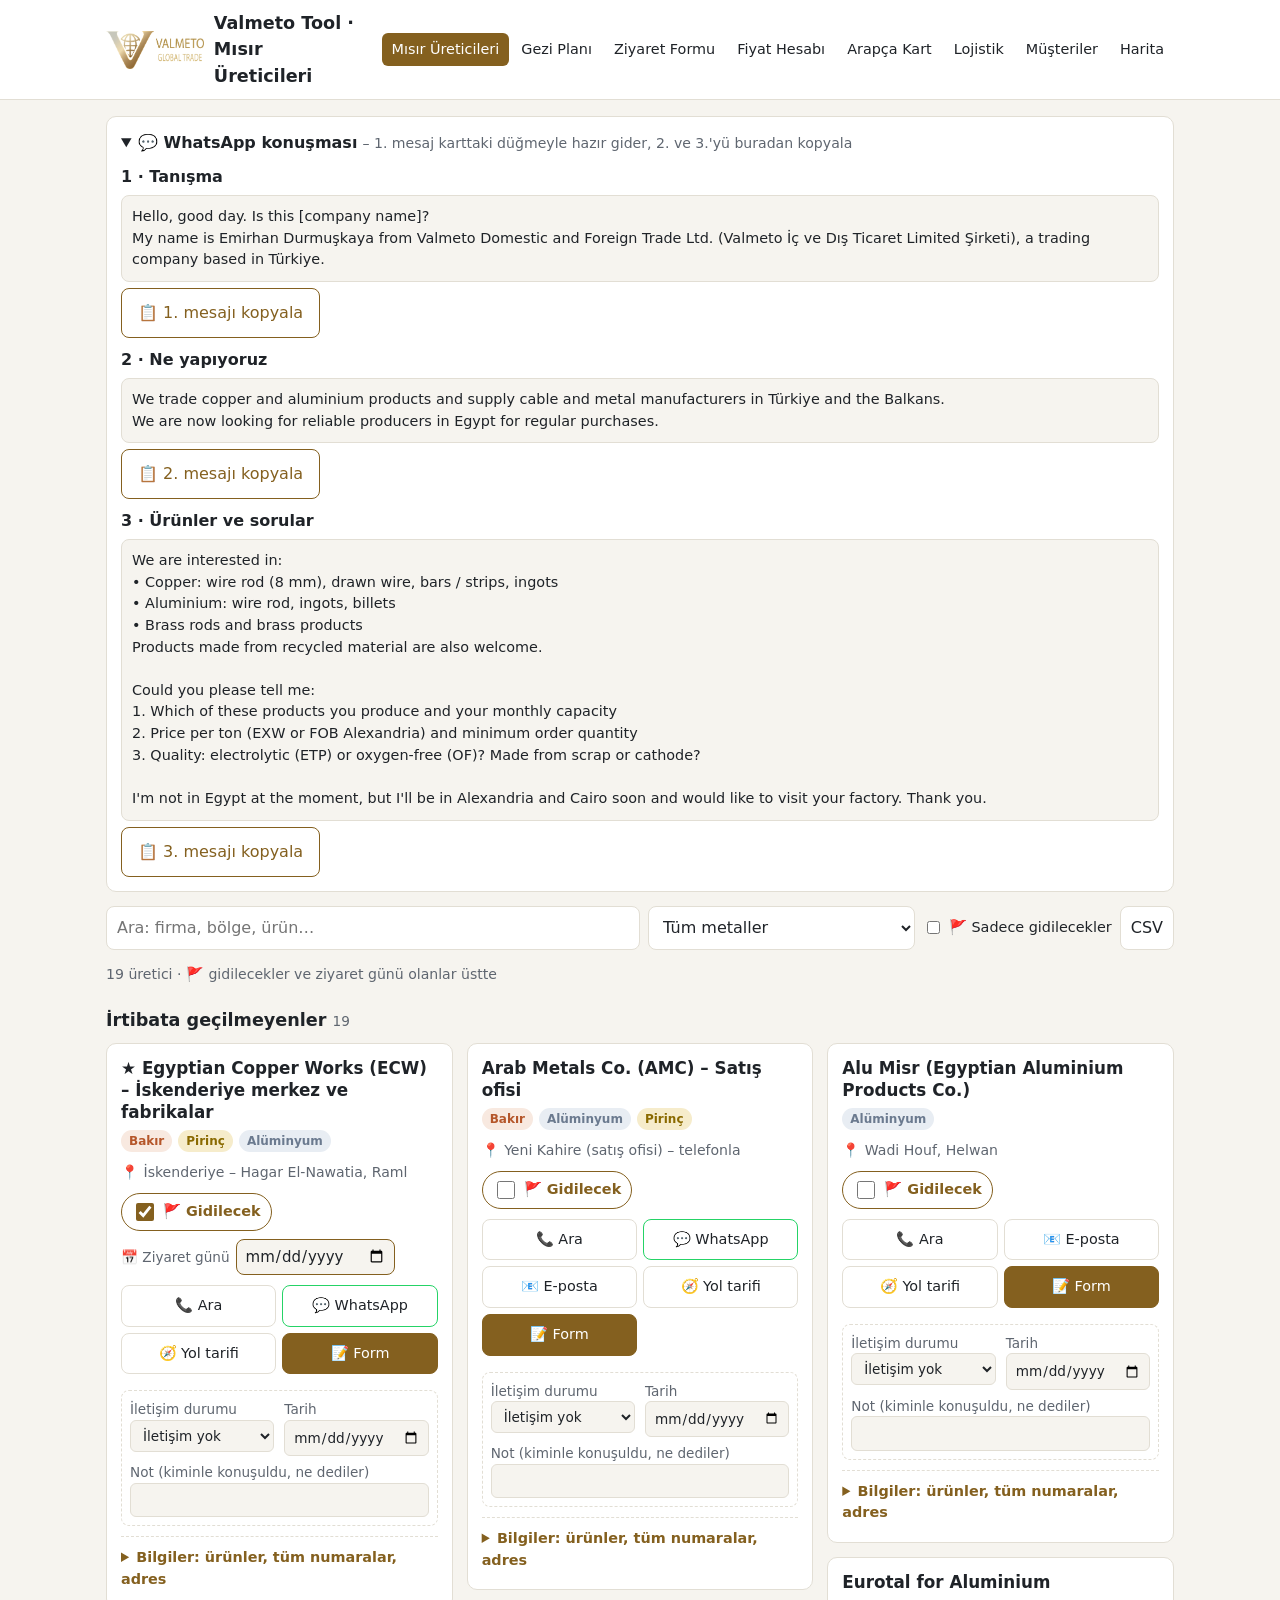
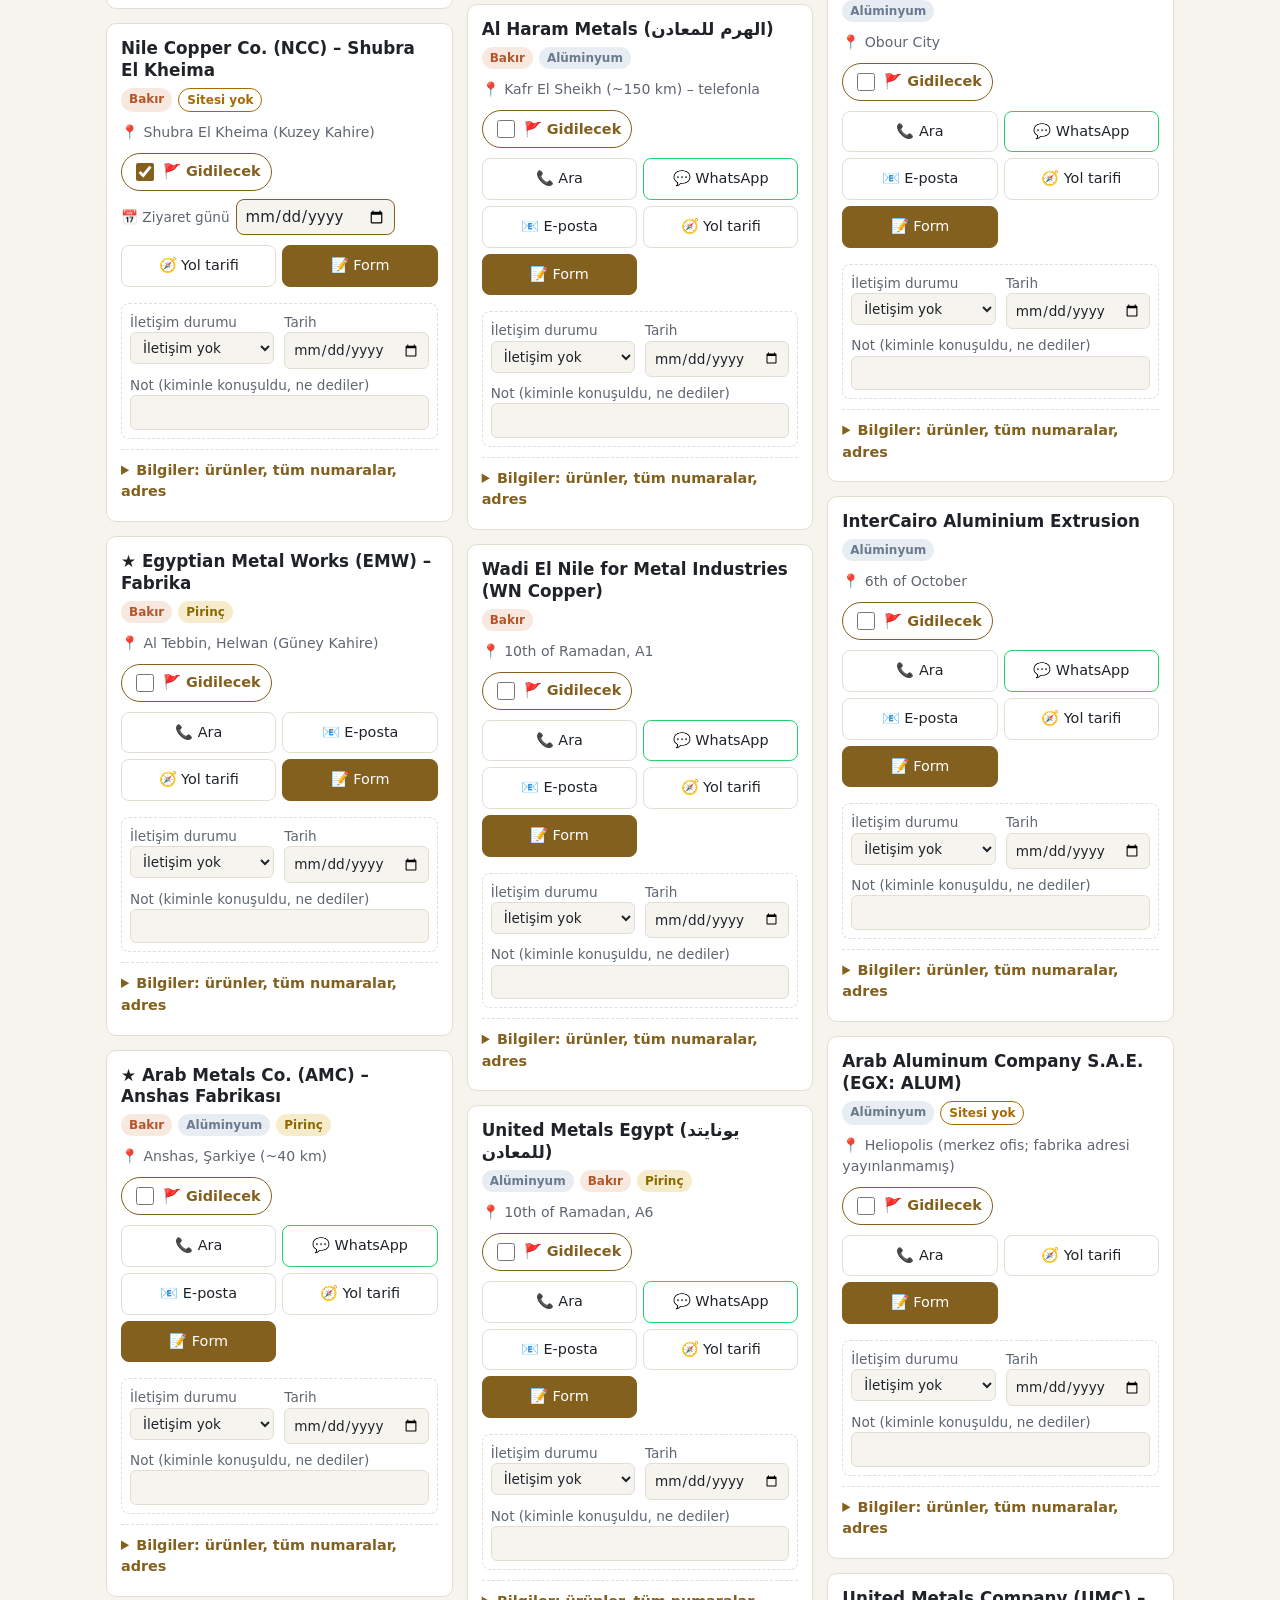
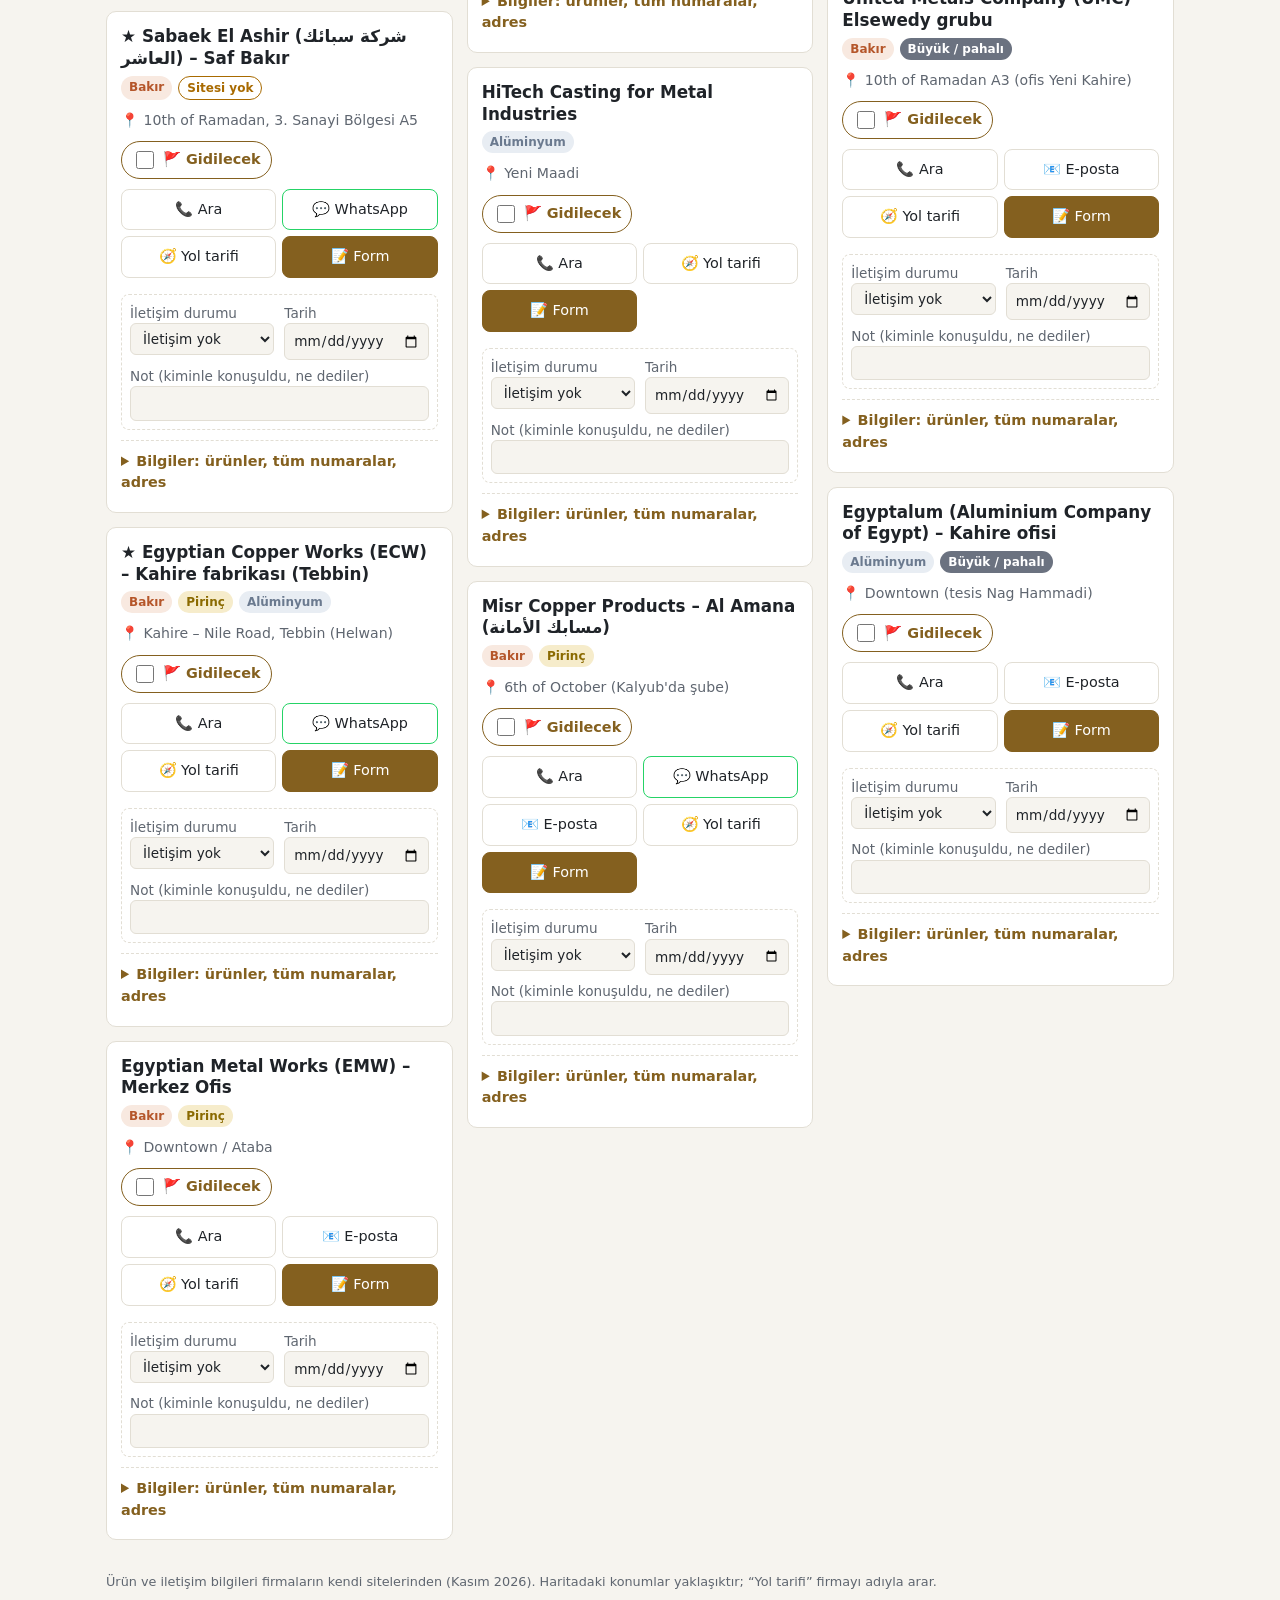
==== commit 69b9753c: "Üretici sayfası sadeleştirildi (mobil uyumlu kartlar), ziyaret günü seçimi, gezi planında takvim ve " ====
--- a/index.html
+++ b/index.html
@@ -12,7 +12,7 @@
 <meta name="mobile-web-app-capable" content="yes">
 <meta name="apple-mobile-web-app-title" content="Valmeto">
 <meta name="apple-mobile-web-app-status-bar-style" content="black-translucent">
-<link rel="stylesheet" href="style.css?v=43">
+<link rel="stylesheet" href="style.css?v=45">
 </head>
 <body>
 <header class="top"><div class="inner">
@@ -21,174 +21,96 @@
 </div></header>
 
 <main>
-  <div class="warning" style="border-left-color:var(--ok)">
-    <b>🎯 Ürün yelpazemiz:</b> bakır (filmaşin, tel, çubuk, şerit, bara, külçe), alüminyum (külçe, billet, filmaşin, profil, levha) ve pirinç.
-    Hurdadan üretilmiş ürünler de olur; hurda doğrudan alınmayacak. Liste firmaların kendi sitelerindeki ürünlere göre süzüldü: her kartta “✔ / ◐ / ?” işareti ve sitedeki tam ürün listesi var.
-    Kablo müşterileri için bakırda kritik ölçüler: <b>saflık (% Cu ≥ 99,9), iletkenlik (% IACS), oksijen (ppm), çap toleransı, kangal ağırlığı</b> – numune alıp Türkiye'de test ettir.
-    <br><small>Not: Mısır'ın 2026 hurda ihracat yasağı (Karar 77/2026) mamul filmaşin/teli kapsamamalı, ama bazı bakır ürünleri için genelge bildirildiği için her fabrikaya ihracat iznini teyit ettir.
-    <a href="https://www.goeic.gov.eg/en/laws-and-decisions/list/898" target="_blank" rel="noopener">GOEIC kararları</a></small>
-  </div>
-
-  <div class="warning" style="border-left-color:var(--accent)">
-    <b>Fiyat referansı:</b>
-    LME bakır <input id="lme" type="number" step="any" class="mini"> $/t ·
-    LME alüminyum <input id="lmeal" type="number" step="any" class="mini"> $/t ·
-    1 USD = <input id="fx" type="number" step="any" class="mini"> EGP
-    <br><small>Varsayılanlar 25.11.2026 civarı; gitmeden önce güncelle. Teklif girince kartta LME'ye göre % görünür.
-    Mısır iç piyasa hurda fiyatları ve detaylı hesap için <a href="hesap.html">Fiyat Hesabı</a>.</small>
-  </div>
-
-  <details class="section" open>
-    <summary><b>💬 WhatsApp konuşması – sırayla gönder</b> <span class="meta">(kapatmak için dokun)</span></summary>
-    <p class="meta">Önce kendini tanıt, sonra ne yaptığınızı, en son ürünleri ve sorularını yaz. Kartlardaki “💬 WhatsApp” düğmesi sohbeti 1. mesaj o firmanın adıyla hazır açar; 2. ve 3. mesajı buradan kopyalayıp yapıştır.</p>
+  <details class="section wa-top" open>
+    <summary><b>💬 WhatsApp konuşması</b> <span class="meta">– 1. mesaj karttaki düğmeyle hazır gider, 2. ve 3.'yü buradan kopyala</span></summary>
     <div id="pwMsgs"></div>
   </details>
 
-  <div class="toolbar">
+  <div class="filters">
     <input id="q" type="search" placeholder="Ara: firma, bölge, ürün…">
-    <select id="tier">
-      <option value="AB">A + B (önerilen)</option>
-      <option value="A">Sadece A – Hedef (ucuz)</option>
-      <option value="">Hepsi (referanslar dahil)</option>
-    </select>
     <select id="metal">
       <option value="">Tüm metaller</option>
       <option value="bakir">Bakır</option>
       <option value="aluminyum">Alüminyum</option>
     </select>
-    <select id="day">
-      <option value="">Tüm günler</option>
-      <option value="5">İskenderiye</option>
-      <option value="1">Pazar 29 Kas</option>
-      <option value="2">Pazartesi 30 Kas</option>
-      <option value="3">Salı 1 Ara</option>
-      <option value="4">Çarşamba 2 Ara</option>
-      <option value="0">Telefonla</option>
-    </select>
-    <select id="sort">
-      <option value="">Sıra: öncelik</option>
-      <option value="price">En ucuz teklif önce</option>
-    </select>
-    <button id="csv" class="primary">CSV indir</button>
+    <label class="chk"><input type="checkbox" id="onlyGo"> 🚩 Sadece gidilecekler</label>
+    <button id="csv">CSV</button>
   </div>
-
   <p class="meta" id="count"></p>
   <div id="list"></div>
 </main>
-<footer>Liste 25.11.2026'da firmaların kendi sitelerindeki ürünlere göre gözden geçirildi; sadece bakır/alüminyum/pirinç ürünü üretenler kaldı. Çıkarılanlar: ALUPCO (Suudi), Coppermelt (tatlıcı), Q-Bars ve ERAMCO (doğrulanamadı), Cairo Cables (kablo üreticisi = alıcı). Koordinatlar yaklaşıktır.</footer>
+<footer>Ürün ve iletişim bilgileri firmaların kendi sitelerinden (Kasım 2026). Haritadaki konumlar yaklaşıktır; “Yol tarifi” firmayı adıyla arar.</footer>
 
-<script src="data.js?v=43"></script>
-<script src="common.js?v=43"></script>
+<script src="data.js?v=45"></script>
+<script src="common.js?v=45"></script>
 <script>
-const notes = loadNotes();
 const visits = lsGet("valmeto-visits", {});
-let R = refs();
-const lmeIn = document.getElementById("lme"), lmeAl = document.getElementById("lmeal"), fxIn = document.getElementById("fx");
-lmeIn.value = R.cu; lmeAl.value = R.al; fxIn.value = R.fx;
-[lmeIn, lmeAl, fxIn].forEach(i => i.onchange = () => { saveRefs({ cu: +lmeIn.value, al: +lmeAl.value, fx: +fxIn.value }); R = refs(); render(); });
-
-// Teklif: önce detaylı ziyaret formundan, yoksa karttaki hızlı nottan
-function offerUsdT(f) {
-  const v = visits[f.id];
-  if (v && v.priceUsdT) return v.priceUsdT;
-  return parseFloat(notes[f.id]?.price) || null;
+const R = refs();
+function offerUsdT(f) { const v = visits[f.id]; return v && v.priceUsdT ? v.priceUsdT : null; }
+function priceTag(f) {
+  const p = offerUsdT(f); if (!p) return "";
+  const ref = f.metal[0] === "aluminyum" ? R.al : R.cu;
+  return `<span class="tag ${p > ref * 1.03 ? "unv" : "ok"}">💰 LME %${(p / ref * 100).toFixed(0)}</span>`;
 }
-function premiumTag(f) {
-  const price = offerUsdT(f); if (!price) return "";
-  const ref = f.metal[0] === "aluminyum" ? R.al : R.cu;
-  const pct = (price / ref * 100).toFixed(1);
-  return `<span class="tag ${price > ref * 1.03 ? "unv" : "ok"}">${Math.round(price)} $/t = LME'nin %${pct}'i</span>`;
-}
+const isWa = p => isMobile(p) || /WhatsApp/i.test(p);
+const shortPhone = p => p.replace(/\s*\(.*\)\s*/, "");
 
 function card(f) {
-  const n = notes[f.id] || {};
-  const v = visits[f.id];
-  const tags = `<span class="tag tier${f.tier}">${f.tier}</span>`
-    + f.metal.map(m => `<span class="tag ${m}">${METAL_LABEL[m]}</span>`).join("")
-    + `<span class="tag src">${SOURCE_LABEL[f.source] || ""}</span>`
-    + (f.official ? `<span class="tag ok">✅ resmi site</span>` : `<span class="tag unv">⚠️ resmi site yok</span>`)
-    + (v ? `<span class="tag visited">Ziyaret formu dolu</span>` : "")
-    + premiumTag(f);
   const ck = esc(contactKey(f));
-  const phones = f.phones.map(p => `📞 <a data-call="${ck}" href="${telHref(p)}">${esc(p)}</a>` + (isMobile(p) || /WhatsApp/i.test(p) ? ` · <a data-wa="${ck}" href="${waHref(p, producerWaMessages(f)[0].text)}" target="_blank" rel="noopener">💬 WhatsApp</a>` : "")).join("<br>");
-  const emails = f.emails.map(e => `✉️ <a href="mailto:${esc(e)}">${esc(e)}</a>`).join("<br>");
-  return `<article class="card" data-id="${f.id}">
-    <h2>${f.star ? "★ " : ""}${esc(f.name)}</h2>
-    ${goToggle(f)}
-    <div class="tags">${tags}</div>
-    <div class="meta">📍 ${esc(f.area)}<br>${esc(f.address)}<br>🗓️ ${DAYS[f.day]}</div>
-    <div class="contacts">${phones || "<span class='meta'>Telefon bulunamadı</span>"}<br>${emails || "<span class='meta'>E-posta bulunamadı</span>"}
-      ${f.contact ? `<br>👤 ${esc(f.contact)}` : ""}</div>
-    <div class="ours ${f.ours}"><b>${OURS_LABEL[f.ours] || ""}</b>${f.oursNote ? `<br>${esc(f.oursNote)}` : ""}</div>
-    <div><b style="font-size:.85rem">Sitesindeki ürünler${f.official ? "" : " (rehber)"}</b><ul class="products">${f.products.map(p => `<li>${esc(p)}</li>`).join("")}</ul>
-      ${f.productsSource ? `<a class="meta" href="${esc(f.productsSource)}" target="_blank" rel="noopener">Ürün kaynağı ↗</a>` : ""}</div>
-    ${f.active ? `<div class="meta">📅 <b>Faaliyet:</b> ${esc(f.active)}</div>` : ""}
-    ${f.verifyNote ? `<div class="meta verify">🔎 <b>Teyit (${esc(f.checked || "")}):</b> ${esc(f.verifyNote)}</div>` : ""}
-    <div class="actions">
-      <a class="primary-link" href="ziyaret.html#${f.id}">📝 Ziyaret formu</a>
-      <a href="${mapsHref(f)}" target="_blank" rel="noopener">🧭 Yol tarifi</a>
-      ${f.lat != null ? `<a href="harita.html#${f.id}">🗺️ Harita</a>` : ""}
-      ${f.website ? `<a href="${esc(f.website)}" target="_blank" rel="noopener">🌐 Site</a>` : ""}
-      ${f.emails[0] ? `<a data-send="${esc(f.emails[0])}" href="${outlookAppHref(f)}">📧 Outlook uygulaması</a><a data-send="${esc(f.emails[0])}" href="${outlookWebHref(f)}" target="_blank" rel="noopener">🌐 Outlook Web</a>` : ""}
-    </div>
+  const wa = f.phones.find(isWa), tel = f.phones[0];
+  const tags = f.metal.map(m => `<span class="tag ${m}">${METAL_LABEL[m]}</span>`).join("")
+    + (f.tier === "C" ? `<span class="tag tierC">Büyük / pahalı</span>` : "")
+    + (!f.official ? `<span class="tag unv">Sitesi yok</span>` : "") + priceTag(f);
+  const mainBtns = [
+    tel ? `<a class="btn" data-call="${ck}" href="${telHref(tel)}">📞 Ara</a>` : "",
+    wa ? `<a class="btn wa" data-wa="${ck}" href="${waHref(wa, producerWaMessages(f)[0].text)}" target="_blank" rel="noopener">💬 WhatsApp</a>` : "",
+    f.emails[0] ? `<a class="btn" data-send="${esc(f.emails[0])}" href="${outlookAppHref(f)}">📧 E-posta</a>` : "",
+    `<a class="btn" href="${mapsHref(f)}" target="_blank" rel="noopener">🧭 Yol tarifi</a>`,
+    `<a class="btn primary-link" href="ziyaret.html#${f.id}">📝 Form</a>`
+  ].join("");
+  return `<article class="card pcard" data-id="${f.id}">
+    <div class="pc-head"><h2>${f.star ? "★ " : ""}${esc(f.name)}</h2><div class="tags">${tags}</div></div>
+    <div class="meta">📍 ${esc(f.area)}</div>
+    <div class="pc-plan">${goToggle(f)}${planDateInput(f)}</div>
+    <div class="pc-btns">${mainBtns}</div>
     ${mailTracker(f)}
-    <details class="visit" ${n.status || n.text ? "open" : ""}>
-      <summary>Hızlı not</summary>
-      <label>Durum<select data-k="status">${Object.entries(STATUS_LABEL).map(([k, l]) => `<option value="${k}" ${n.status === k ? "selected" : ""}>${l}</option>`).join("")}</select></label>
-      <div class="row">
-        <label>Randevu<input type="datetime-local" data-k="date" value="${esc(n.date)}"></label>
-        <label>Teklif (USD/ton)<input type="number" step="any" data-k="price" value="${esc(n.price)}"></label>
-      </div>
-      <label>Not<textarea rows="2" data-k="text">${esc(n.text)}</textarea></label>
+    <details class="pc-more"><summary>Bilgiler: ürünler, tüm numaralar, adres</summary>
+      <p class="pc-ours ${f.ours}"><b>${OURS_LABEL[f.ours] || ""}</b>${f.oursNote ? " – " + esc(f.oursNote) : ""}</p>
+      <b class="mini-h">Ürünler</b><ul class="products">${f.products.map(p => `<li>${esc(p)}</li>`).join("")}</ul>
+      <b class="mini-h">İletişim</b>
+      <ul class="plain">${f.phones.map(p => `<li>📞 <a data-call="${ck}" href="${telHref(p)}">${esc(shortPhone(p))}</a> <span class="meta">${esc((p.match(/\((.*)\)/) || [, ""])[1])}</span>${isWa(p) ? ` · <a data-wa="${ck}" href="${waHref(p, producerWaMessages(f)[0].text)}" target="_blank" rel="noopener">WhatsApp</a>` : ""}</li>`).join("")}
+        ${f.emails.map(e => `<li>✉️ ${esc(e)} · <a data-send="${esc(e)}" href="${outlookAppHref(f)}">Outlook</a> · <a data-send="${esc(e)}" href="${outlookWebHref(f)}" target="_blank" rel="noopener">Outlook Web</a></li>`).join("")}
+        ${f.contact ? `<li>👤 ${esc(f.contact)}</li>` : ""}</ul>
+      <b class="mini-h">Adres</b><p>${esc(f.address)}</p>
+      ${f.verifyNote ? `<p class="meta">🔎 ${esc(f.verifyNote)}</p>` : ""}
+      <p class="pc-links">${f.website ? `<a href="${esc(f.website)}" target="_blank" rel="noopener">🌐 Site</a>` : ""}${f.lat != null ? `<a href="harita.html#${f.id}">🗺️ Haritada gör</a>` : ""}</p>
     </details>
   </article>`;
 }
 
 function render() {
-  const q = document.getElementById("q").value.toLowerCase();
-  const m = document.getElementById("metal").value, t = document.getElementById("tier").value, d = document.getElementById("day").value;
-  let items = FACTORIES.filter(f => (!t || t.includes(f.tier)) && (!m || f.metal.includes(m)) && (d === "" || String(f.day) === d)
-    && (!q || JSON.stringify(f).toLowerCase().includes(q) || (notes[f.id]?.text || "").toLowerCase().includes(q)));
-  const byPrice = document.getElementById("sort").value === "price";
-  let html = "";
-  if (byPrice) {
-    items.sort((a, b) => (offerUsdT(a) || Infinity) - (offerUsdT(b) || Infinity));
-    html = `<div class="grid">${items.map(card).join("")}</div>`;
-  } else {
-    const contacted = f => !!mailState(contactKey(f)).status;
-    const sorter = (a, b) => (isGo(b) - isGo(a)) || a.tier.localeCompare(b.tier) || ((b.star ? 1 : 0) - (a.star ? 1 : 0)) || ((a.day || 9) - (b.day || 9));
-    const yes = items.filter(contacted).sort(sorter), no = items.filter(f => !contacted(f)).sort(sorter);
-    if (yes.length) html += `<h2 class="group-h contacted">📞 İrtibata geçilenler <small>${yes.length} kayıt</small></h2><div class="grid">${yes.map(card).join("")}</div>`;
-    if (no.length) html += `<h2 class="group-h">İrtibata geçilmeyenler <small>${no.length} kayıt</small></h2><div class="grid">${no.map(card).join("")}</div>`;
-  }
-  document.getElementById("list").innerHTML = html;
-  document.getElementById("count").textContent = `${items.length} kayıt gösteriliyor (toplam ${FACTORIES.length}). 🚩 işaretliler grup içinde en üstte.`;
+  const q = document.getElementById("q").value.toLowerCase(), m = document.getElementById("metal").value, og = document.getElementById("onlyGo").checked;
+  const items = FACTORIES.filter(f => (!m || f.metal.includes(m)) && (!og || isGo(f)) && (!q || JSON.stringify(f).toLowerCase().includes(q)));
+  const contacted = f => !!mailState(contactKey(f)).status;
+  const sorter = (a, b) => (isGo(b) - isGo(a)) || (planDate(a.id) || "9").localeCompare(planDate(b.id) || "9") || a.tier.localeCompare(b.tier) || ((b.star ? 1 : 0) - (a.star ? 1 : 0));
+  const yes = items.filter(contacted).sort(sorter), no = items.filter(f => !contacted(f)).sort(sorter);
+  document.getElementById("list").innerHTML =
+    (yes.length ? `<h2 class="group-h contacted">📞 İrtibata geçilenler <small>${yes.length}</small></h2><div class="grid">${yes.map(card).join("")}</div>` : "")
+    + (no.length ? `<h2 class="group-h">İrtibata geçilmeyenler <small>${no.length}</small></h2><div class="grid">${no.map(card).join("")}</div>` : "");
+  document.getElementById("count").textContent = `${items.length} üretici · 🚩 gidilecekler ve ziyaret günü olanlar üstte`;
 }
-
-function saveQuick(e, rerender) {
-  const el = e.target, k = el.dataset.k; if (!k) return;
-  const id = el.closest(".card").dataset.id;
-  notes[id] = { ...(notes[id] || {}), [k]: el.value };
-  saveNotes(notes);
-  if (rerender && (k === "status" || k === "price")) render();
-}
-document.getElementById("list").addEventListener("input", e => saveQuick(e, false));
-document.getElementById("list").addEventListener("change", e => saveQuick(e, true));
-["q", "metal", "tier", "day", "sort"].forEach(id => document.getElementById(id).addEventListener("input", render));
+["q", "metal", "onlyGo"].forEach(id => document.getElementById(id).addEventListener("input", render));
 
 document.getElementById("csv").onclick = () => {
-  const head = ["Sınıf", "Firma", "Metal", "Kaynak", "Gün", "Bölge", "Adres", "Telefon", "E-posta", "Ürünler", "Durum", "Teklif USD/t", "LME %", "Not"];
-  const rows = FACTORIES.map(f => { const n = notes[f.id] || {}; const p = offerUsdT(f); const ref = f.metal[0] === "aluminyum" ? R.al : R.cu;
-    return [f.tier, f.name, f.metal.map(x => METAL_LABEL[x]).join("/"), SOURCE_LABEL[f.source], DAYS[f.day], f.area, f.address, f.phones.join(" | "), f.emails.join(" | "), f.products.join(" | "), STATUS_LABEL[n.status || ""], p ? Math.round(p) : "", p ? (p / ref * 100).toFixed(1) : "", n.text]; });
+  const head = ["Firma", "Metal", "Bölge", "Adres", "Telefon", "E-posta", "Ürünler", "Gidilecek", "Ziyaret günü", "İletişim durumu", "Not", "Teklif USD/t", "LME %"];
+  const rows = FACTORIES.map(f => { const ms = mailState(contactKey(f)), p = offerUsdT(f), ref = f.metal[0] === "aluminyum" ? R.al : R.cu;
+    return [f.name, f.metal.map(x => METAL_LABEL[x]).join("/"), f.area, f.address, f.phones.join(" | "), f.emails.join(" | "), f.products.join(" | "), isGo(f) ? "Evet" : "", planDate(f.id), MAIL_STATUS[ms.status || ""], ms.note, p ? Math.round(p) : "", p ? (p / ref * 100).toFixed(1) : ""]; });
   const csv = "﻿" + [head, ...rows].map(r => r.map(v => `"${String(v ?? "").replace(/"/g, '""')}"`).join(";")).join("\n");
-  const a = document.createElement("a");
-  a.href = URL.createObjectURL(new Blob([csv], { type: "text/csv;charset=utf-8" }));
-  a.download = "misir-ureticiler.csv"; a.click();
+  const a = document.createElement("a"); a.href = URL.createObjectURL(new Blob([csv], { type: "text/csv;charset=utf-8" })); a.download = "misir-ureticiler.csv"; a.click();
 };
-window.onMailChange = render; window.onGoChange = render;
-document.getElementById("pwMsgs").innerHTML = producerWaMessages(null).map((m, i) => `<div style="margin-top:10px"><b>${m.tr}</b>
-  <pre style="white-space:pre-wrap;font:inherit;font-size:.92rem;background:var(--bg);padding:10px;border-radius:8px;border:1px solid var(--border);margin:6px 0">${esc(m.text)}</pre>
-  <button class="big-btn ghost" data-copypw="${i}">📋 ${i + 1}. mesajı kopyala</button></div>`).join("");
+window.onMailChange = render; window.onGoChange = render; window.onPlanChange = render;
+document.getElementById("pwMsgs").innerHTML = producerWaMessages(null).map((m, i) => `<div class="wa-msg"><b>${m.tr}</b>
+  <pre>${esc(m.text)}</pre><button class="big-btn ghost" data-copypw="${i}">📋 ${i + 1}. mesajı kopyala</button></div>`).join("");
 try { render(); } catch (err) {
   document.getElementById("list").innerHTML = `<div class="warning danger">Liste yüklenemedi (eski önbellek olabilir). <button class="big-btn" onclick="(async()=>{try{for(const r of await navigator.serviceWorker.getRegistrations())await r.unregister();for(const k of await caches.keys())await caches.delete(k);}catch(e){}location.reload(true)})()">🔄 Önbelleği temizle ve yenile</button><br><small>${esc(err.message)}</small></div>`;
 }
--- a/style.css
+++ b/style.css
@@ -132,3 +132,41 @@
 .wa-steps { display: flex; flex-wrap: wrap; gap: 6px; align-items: center; padding: 8px; border-radius: 8px; background: var(--bg); border: 1px dashed var(--border); font-size: .85rem; }
 .wa-steps b { width: 100%; }
 .wa-steps button { font-size: .85rem; padding: 7px 10px; }
+
+/* --- Sade üretici kartları (mobil öncelikli) --- */
+.filters { display: grid; grid-template-columns: 1fr auto; gap: 8px; margin: 10px 0; }
+.filters #q { grid-column: 1 / -1; }
+.filters input, .filters select, .filters button { font: inherit; font-size: 16px; padding: 9px 10px; border: 1px solid var(--border); border-radius: 8px; background: var(--surface); color: var(--text); min-width: 0; }
+.filters .chk { display: flex; align-items: center; gap: 6px; font-size: .9rem; }
+@media (min-width: 700px) { .filters { grid-template-columns: 2fr 1fr auto auto; } .filters #q { grid-column: auto; } }
+.pcard { gap: 10px; }
+.pcard h2 { font-size: 1.05rem; line-height: 1.3; margin: 0 0 6px; }
+.pc-plan { display: flex; flex-wrap: wrap; gap: 8px; align-items: center; }
+.plandate { display: inline-flex; align-items: center; gap: 6px; font-size: .85rem; color: var(--muted); }
+.plandate input { font: inherit; font-size: 15px; padding: 5px 8px; border: 1px solid var(--accent); border-radius: 8px; background: var(--bg); color: var(--text); }
+.pc-btns { display: grid; grid-template-columns: repeat(auto-fill, minmax(118px, 1fr)); gap: 6px; }
+.pc-btns .btn { display: flex; align-items: center; justify-content: center; text-align: center; padding: 9px 6px; border: 1px solid var(--border); border-radius: 8px; text-decoration: none; color: var(--text); background: var(--surface); font-size: .9rem; }
+.pc-btns .btn.wa { border-color: #25d366; }
+.pc-btns .btn.primary-link { background: var(--accent); color: #fff; border-color: var(--accent); }
+@media (prefers-color-scheme: dark) { .pc-btns .btn.primary-link { color: #14171c; } }
+.pc-more summary { cursor: pointer; font-weight: 600; font-size: .9rem; color: var(--accent); padding: 4px 0; }
+.pc-more { border-top: 1px dashed var(--border); padding-top: 6px; font-size: .9rem; }
+.pc-more p { margin: 4px 0 8px; }
+.mini-h { display: block; font-size: .8rem; color: var(--muted); margin-top: 6px; text-transform: uppercase; letter-spacing: .03em; }
+ul.plain { list-style: none; padding: 0; margin: 4px 0 8px; }
+ul.plain li { padding: 3px 0; overflow-wrap: anywhere; }
+.pc-ours.evet b { color: var(--ok); } .pc-ours.kismen b { color: var(--warn); } .pc-ours.dogrulanamadi b { color: var(--danger); }
+.pc-links { display: flex; gap: 12px; flex-wrap: wrap; }
+.wa-top summary { cursor: pointer; }
+.wa-msg { margin-top: 10px; }
+.wa-msg pre { white-space: pre-wrap; font: inherit; font-size: .9rem; background: var(--bg); padding: 10px; border-radius: 8px; border: 1px solid var(--border); margin: 6px 0; }
+.card, .contacts, .meta { overflow-wrap: anywhere; }
+.mailtrack { grid-template-columns: minmax(0, 1fr) minmax(0, 1fr); }
+
+/* --- Gezi takvimi --- */
+.cal { display: flex; gap: 6px; overflow-x: auto; padding-bottom: 4px; }
+.cal-day { flex: 0 0 64px; display: flex; flex-direction: column; align-items: center; padding: 6px 4px; border: 2px solid var(--border); border-radius: 10px; text-decoration: none; color: var(--muted); font-size: .75rem; background: var(--bg); }
+.cal-day b { font-size: 1.3rem; color: var(--text); }
+.cal-day.has { color: var(--text); background: var(--surface); }
+.cal-day small { font-size: .72rem; }
+.day-card h2 small { font-weight: 400; }
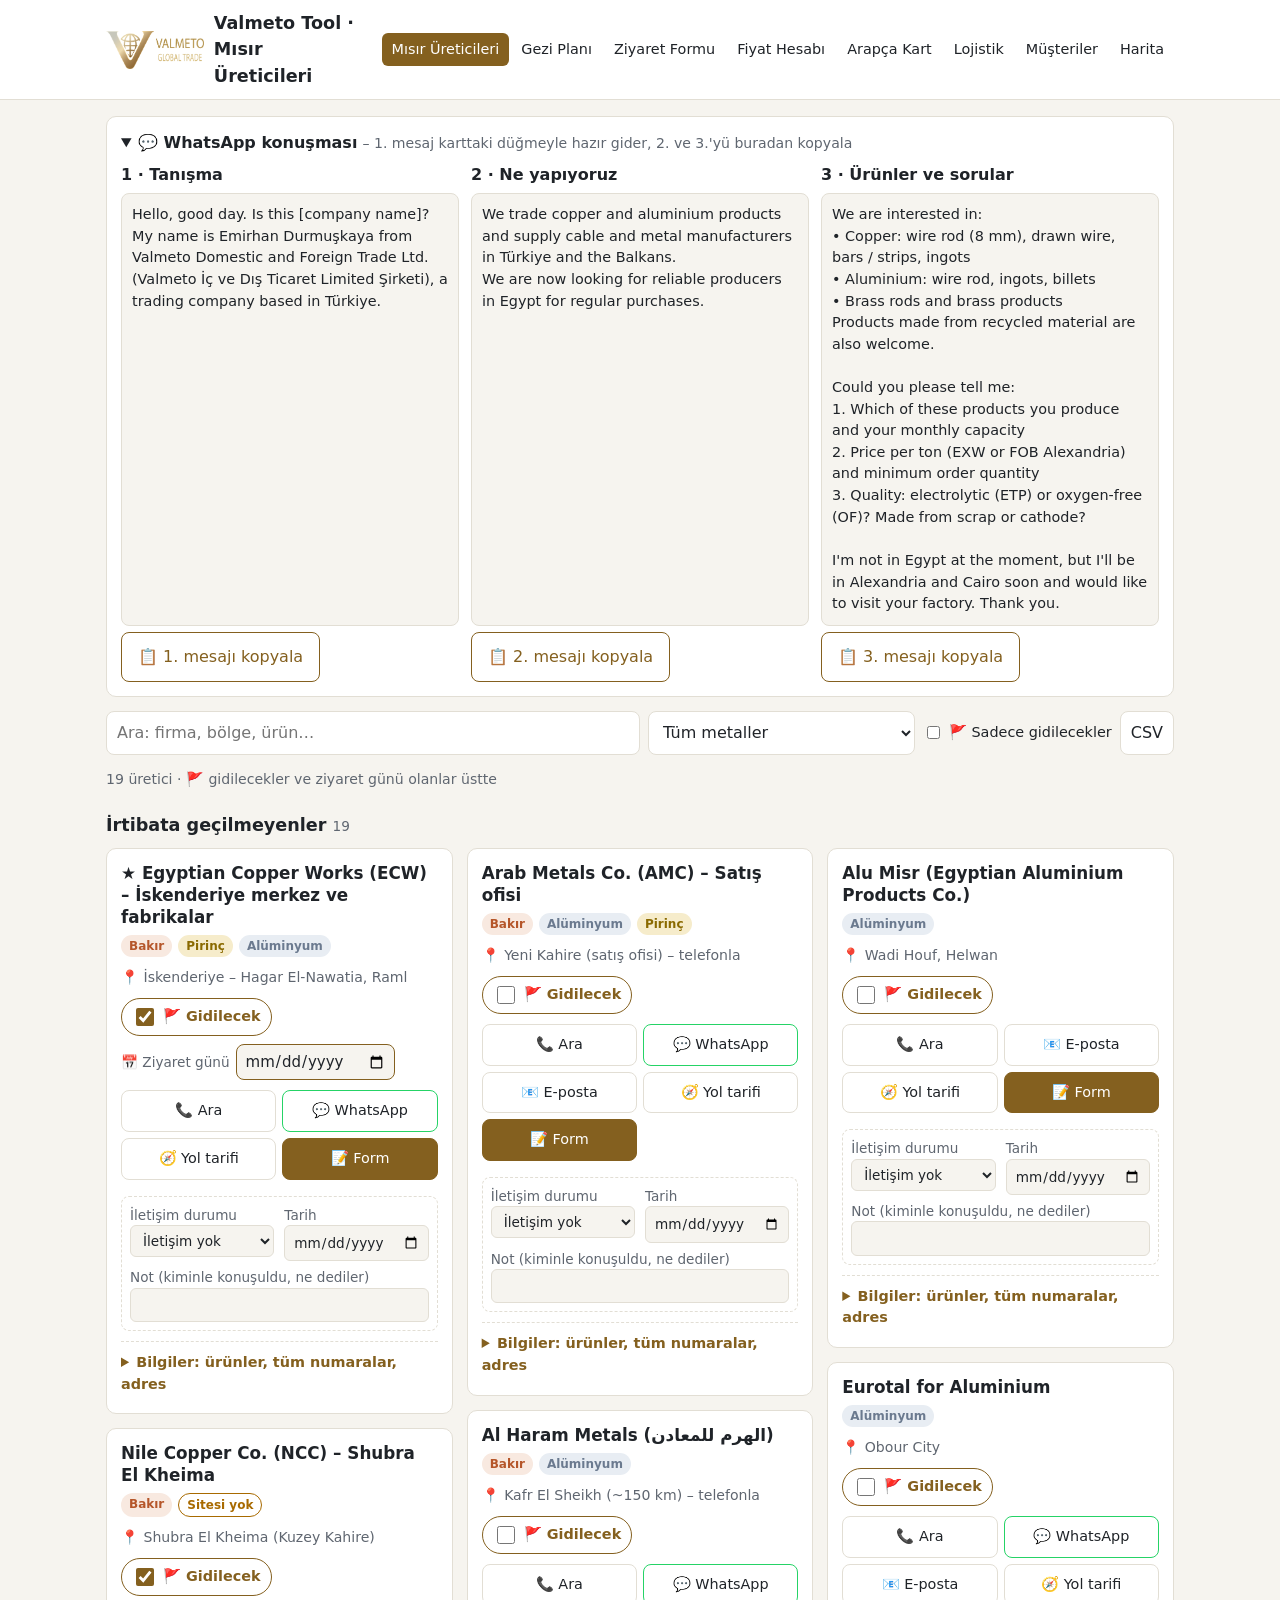
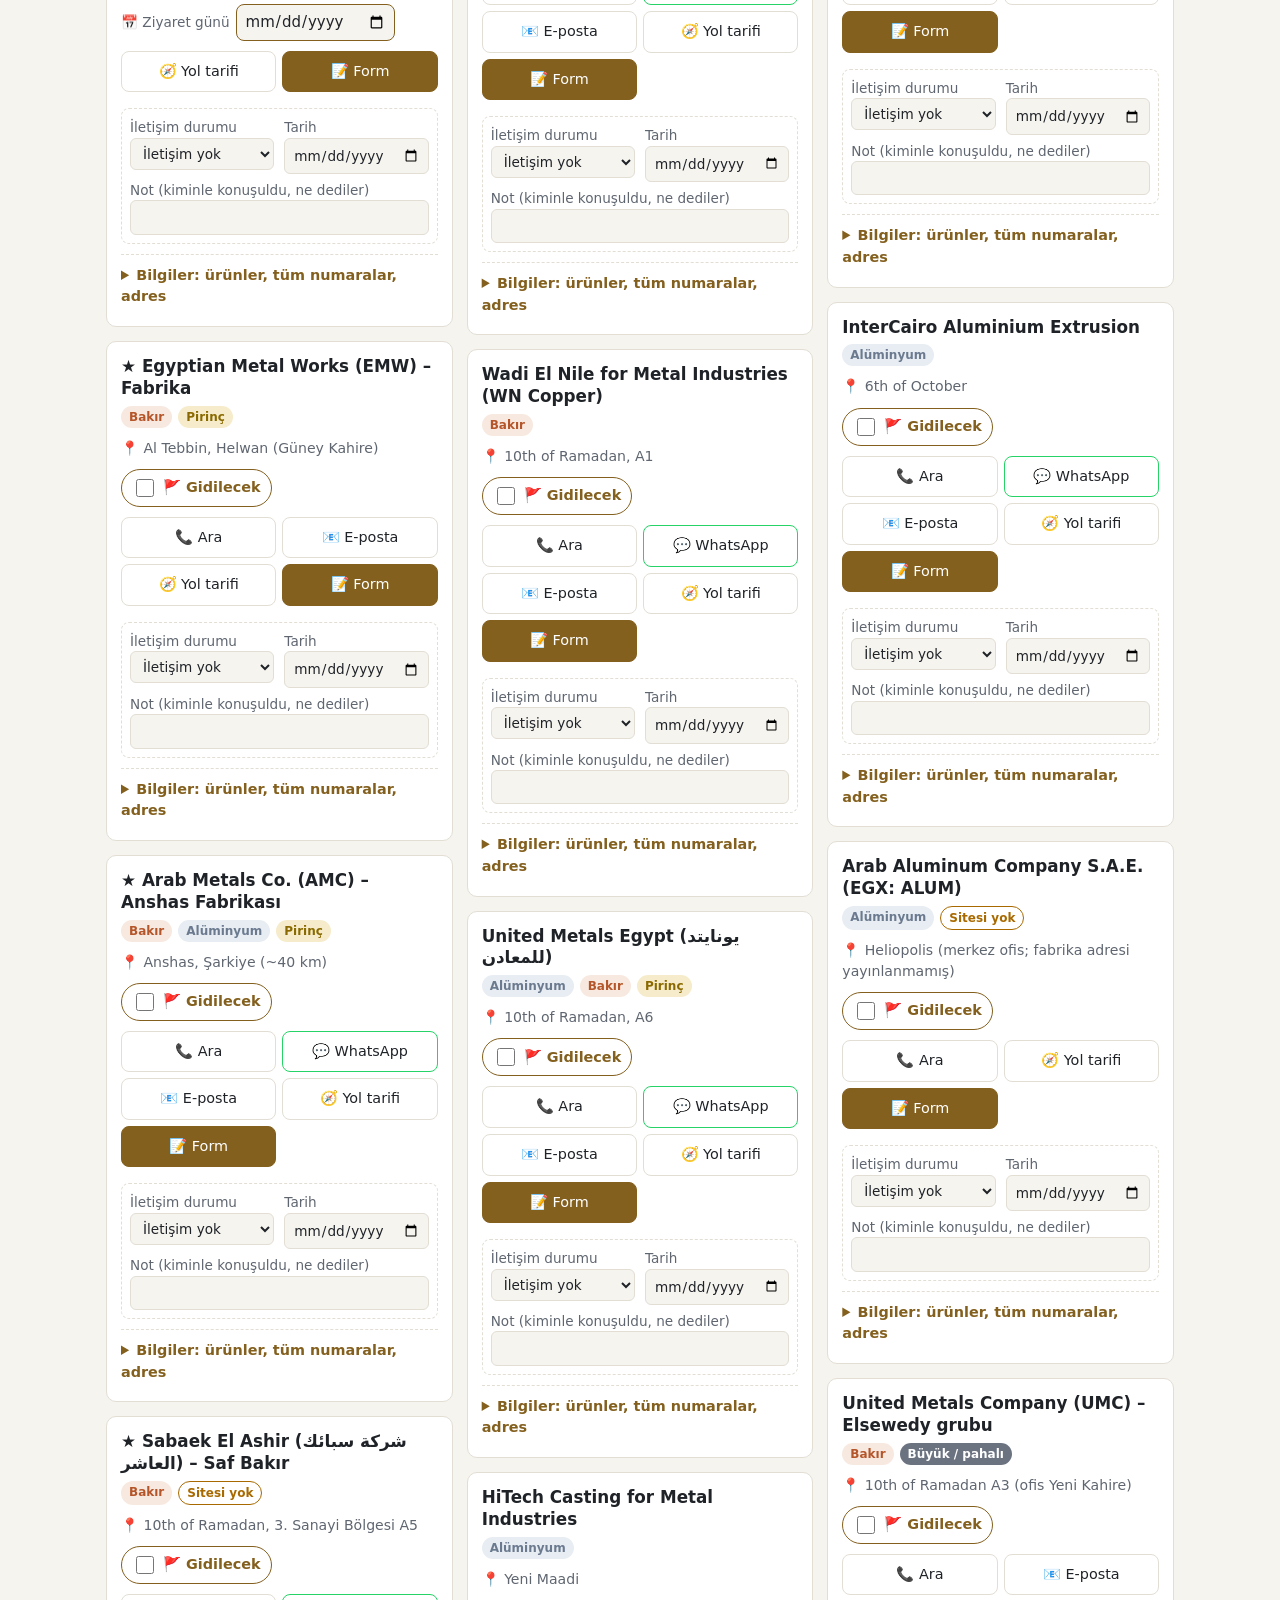
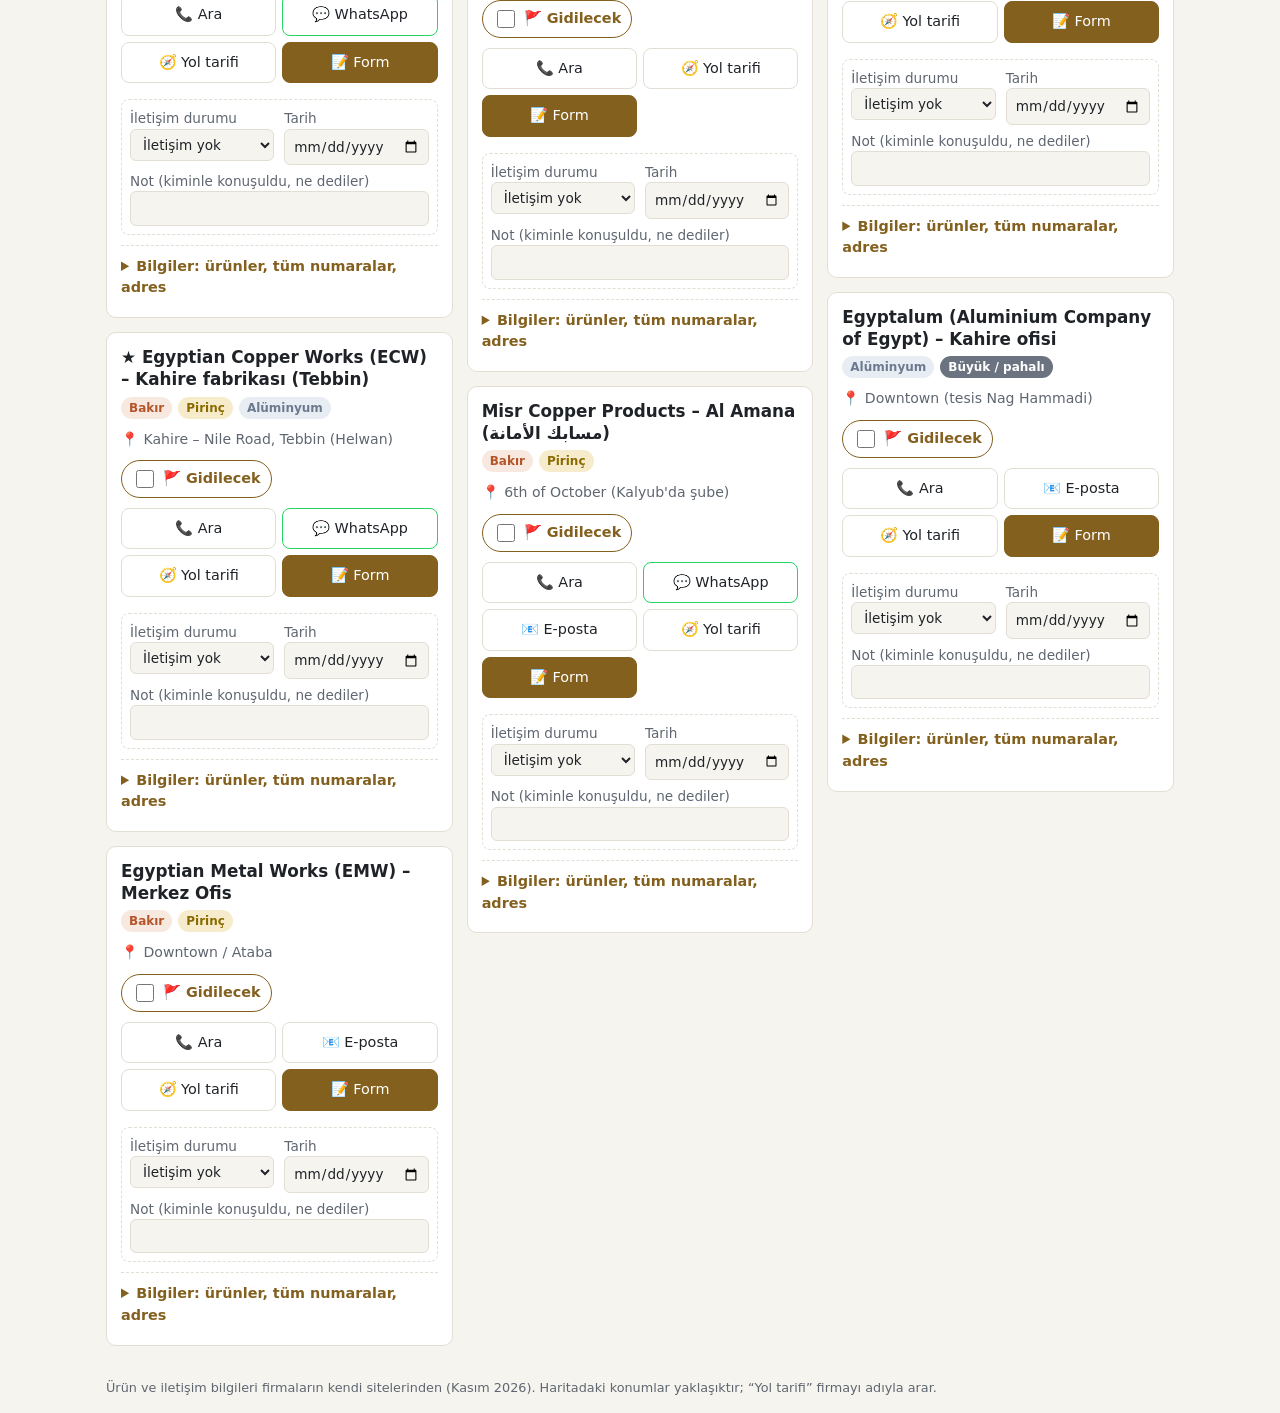
==== commit 49ec37b2: "iPad düzeni: WhatsApp mesajları yan yana, harita ile rota listesi yan yana Co-Authored-By: Claude Op" ====
--- a/index.html
+++ b/index.html
@@ -12,7 +12,7 @@
 <meta name="mobile-web-app-capable" content="yes">
 <meta name="apple-mobile-web-app-title" content="Valmeto">
 <meta name="apple-mobile-web-app-status-bar-style" content="black-translucent">
-<link rel="stylesheet" href="style.css?v=45">
+<link rel="stylesheet" href="style.css?v=46">
 </head>
 <body>
 <header class="top"><div class="inner">
@@ -41,8 +41,8 @@
 </main>
 <footer>Ürün ve iletişim bilgileri firmaların kendi sitelerinden (Kasım 2026). Haritadaki konumlar yaklaşıktır; “Yol tarifi” firmayı adıyla arar.</footer>
 
-<script src="data.js?v=45"></script>
-<script src="common.js?v=45"></script>
+<script src="data.js?v=46"></script>
+<script src="common.js?v=46"></script>
 <script>
 const visits = lsGet("valmeto-visits", {});
 const R = refs();
--- a/style.css
+++ b/style.css
@@ -170,3 +170,18 @@
 .cal-day.has { color: var(--text); background: var(--surface); }
 .cal-day small { font-size: .72rem; }
 .day-card h2 small { font-weight: 400; }
+
+/* --- iPad / geniş ekran --- */
+@media (min-width: 900px) {
+  #pwMsgs, #waMsgs { display: grid; grid-template-columns: repeat(3, minmax(0, 1fr)); gap: 12px; align-items: stretch; }
+  .wa-msg { display: flex; flex-direction: column; margin-top: 8px; }
+  .wa-msg pre { flex: 1; }
+  .wa-msg button { align-self: flex-start; }
+  .day-card .stop { grid-template-columns: 34px minmax(0, 1fr); }
+}
+@media (min-width: 1000px) {
+  .map-layout { display: grid; grid-template-columns: minmax(0, 2fr) minmax(300px, 1fr); gap: 14px; align-items: start; }
+  .map-layout #map { height: calc(100vh - 190px); min-height: 480px; }
+  .map-layout #routePanel { margin-top: 0 !important; max-height: calc(100vh - 190px); overflow-y: auto; }
+}
+@media (min-width: 700px) and (max-width: 999px) { #map { height: 55vh; } }
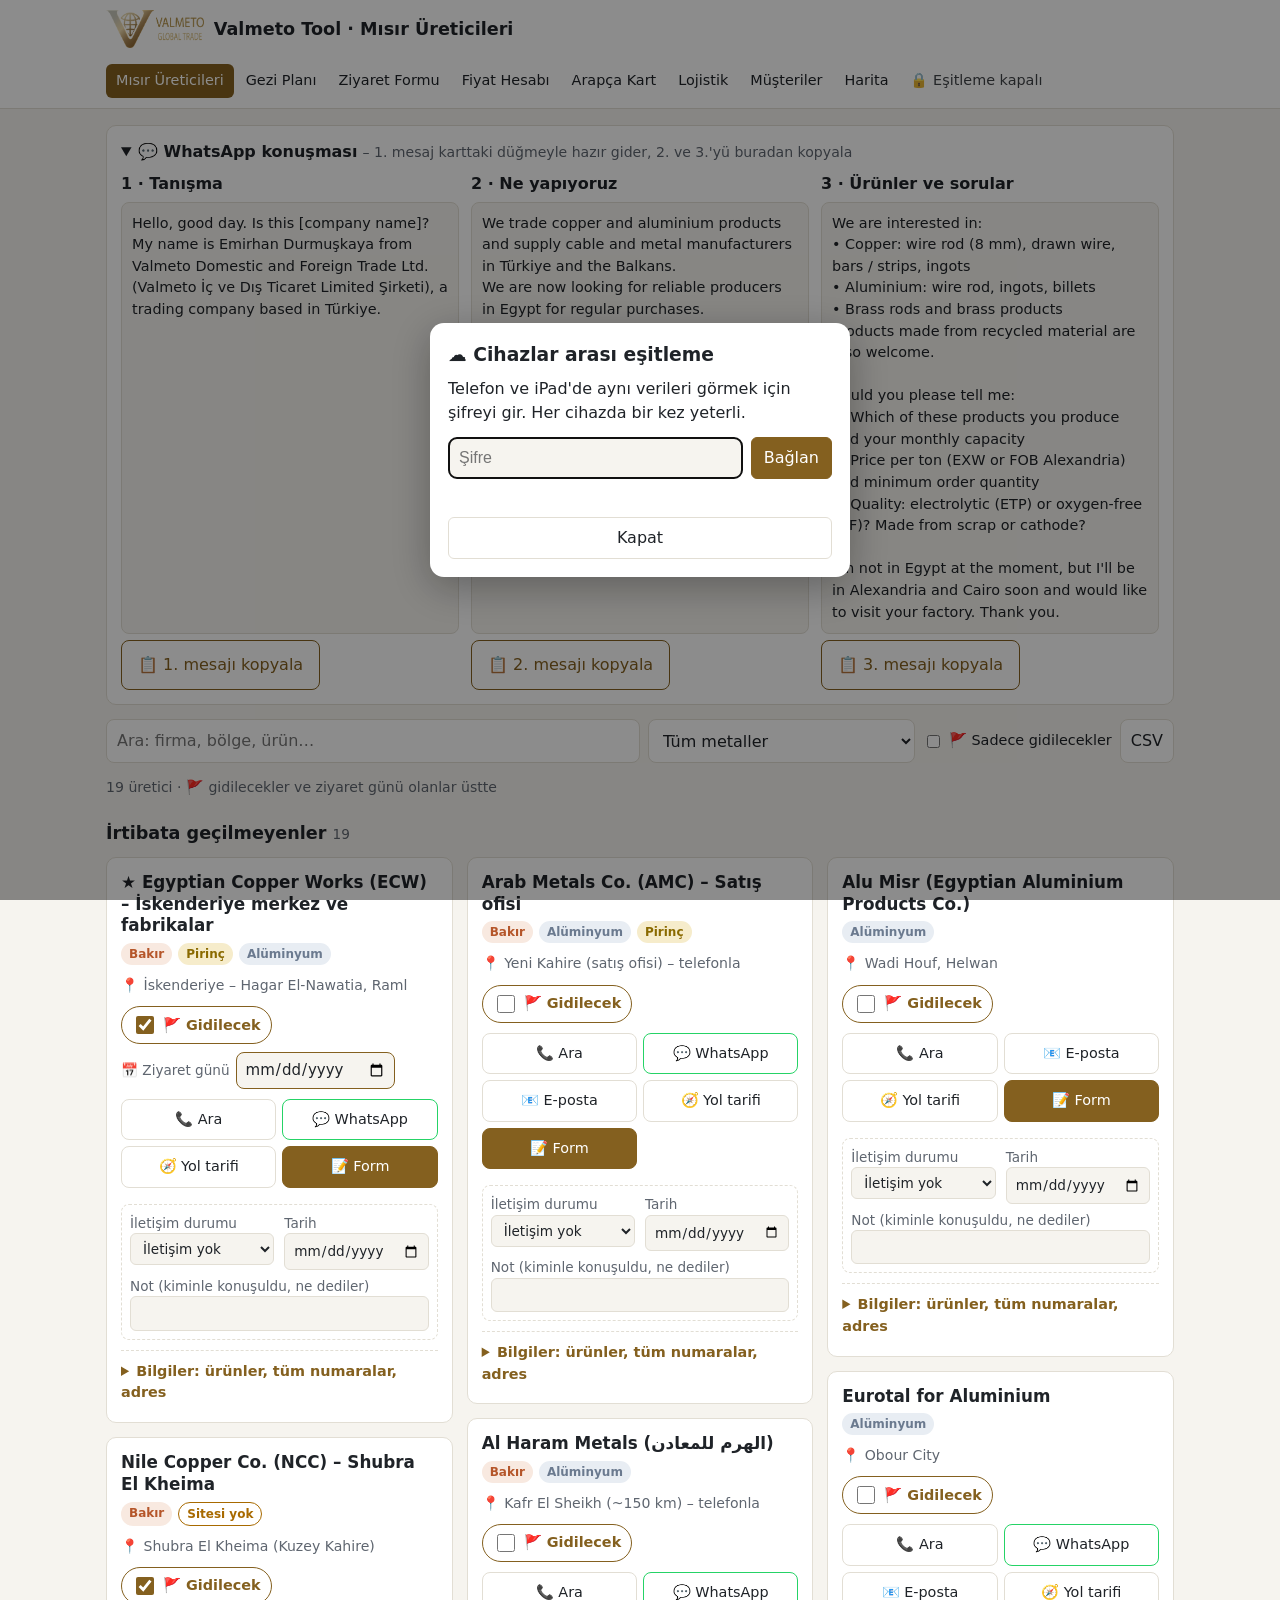
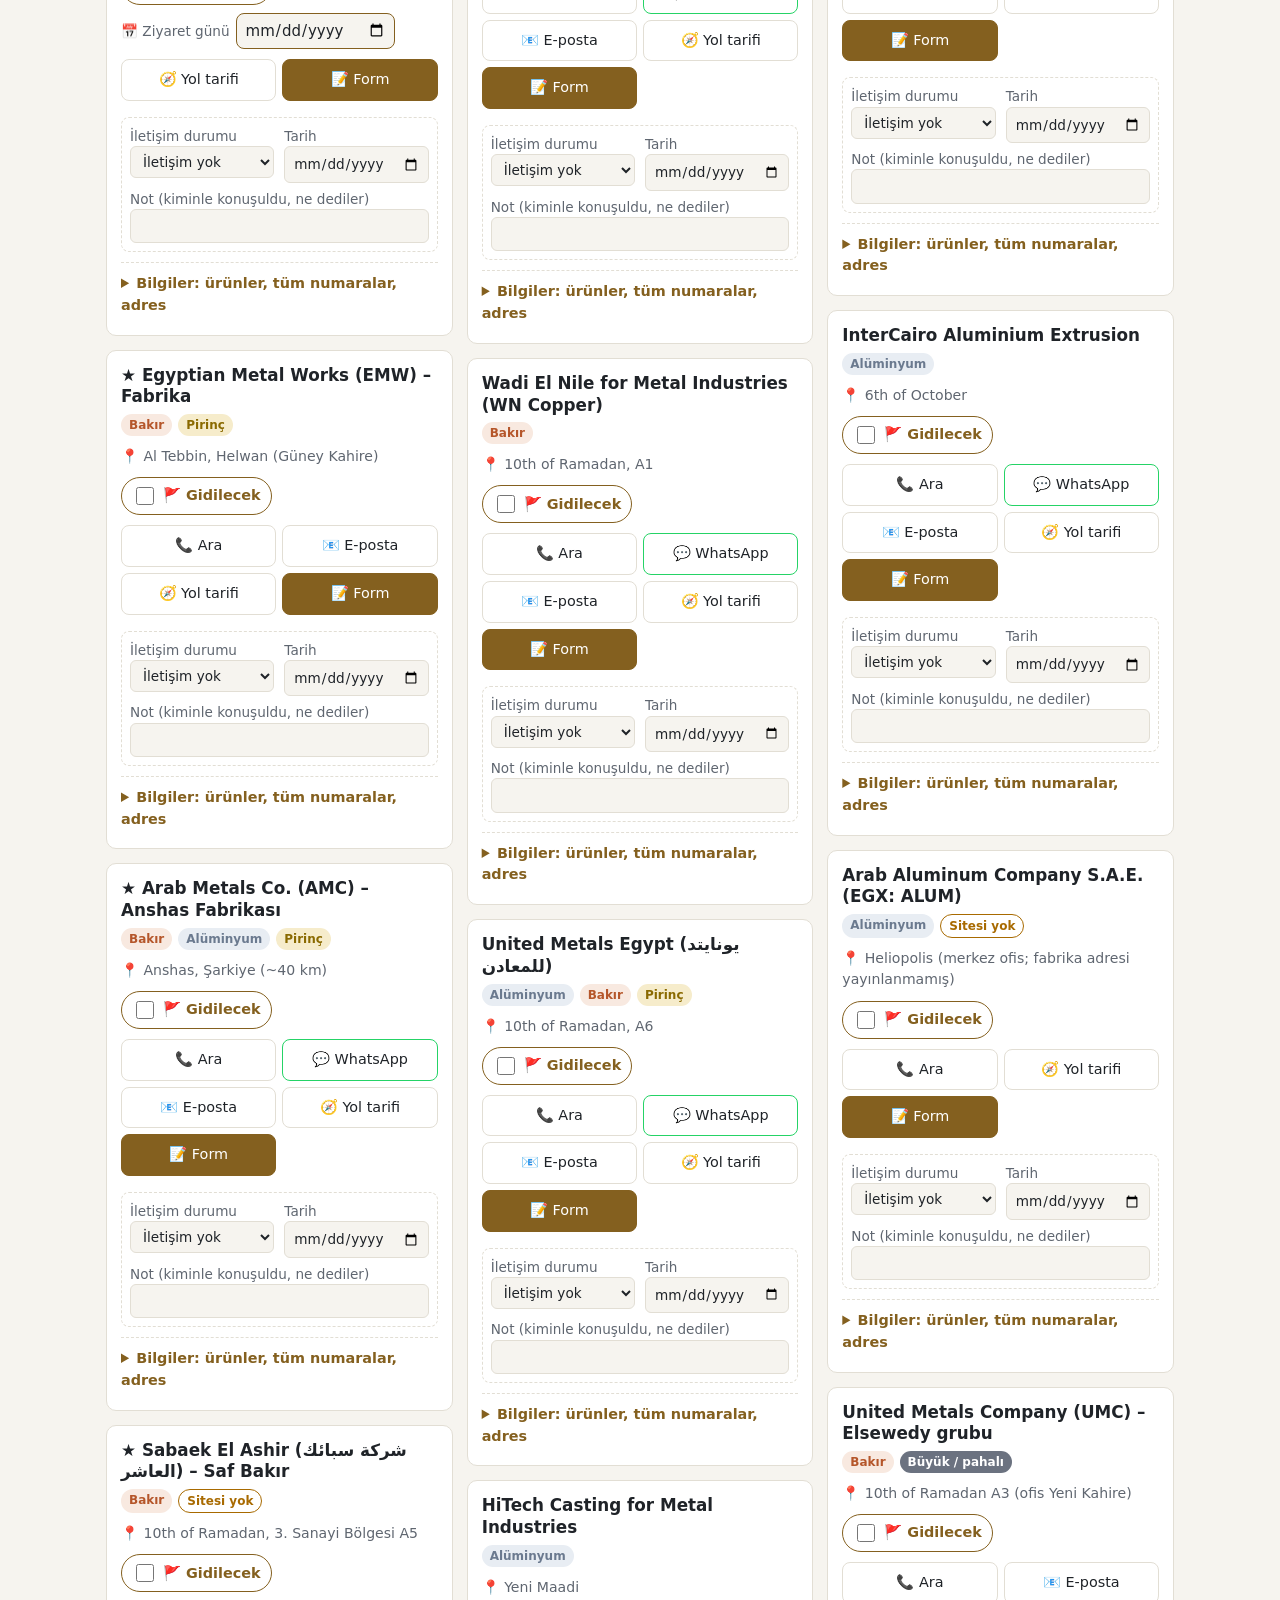
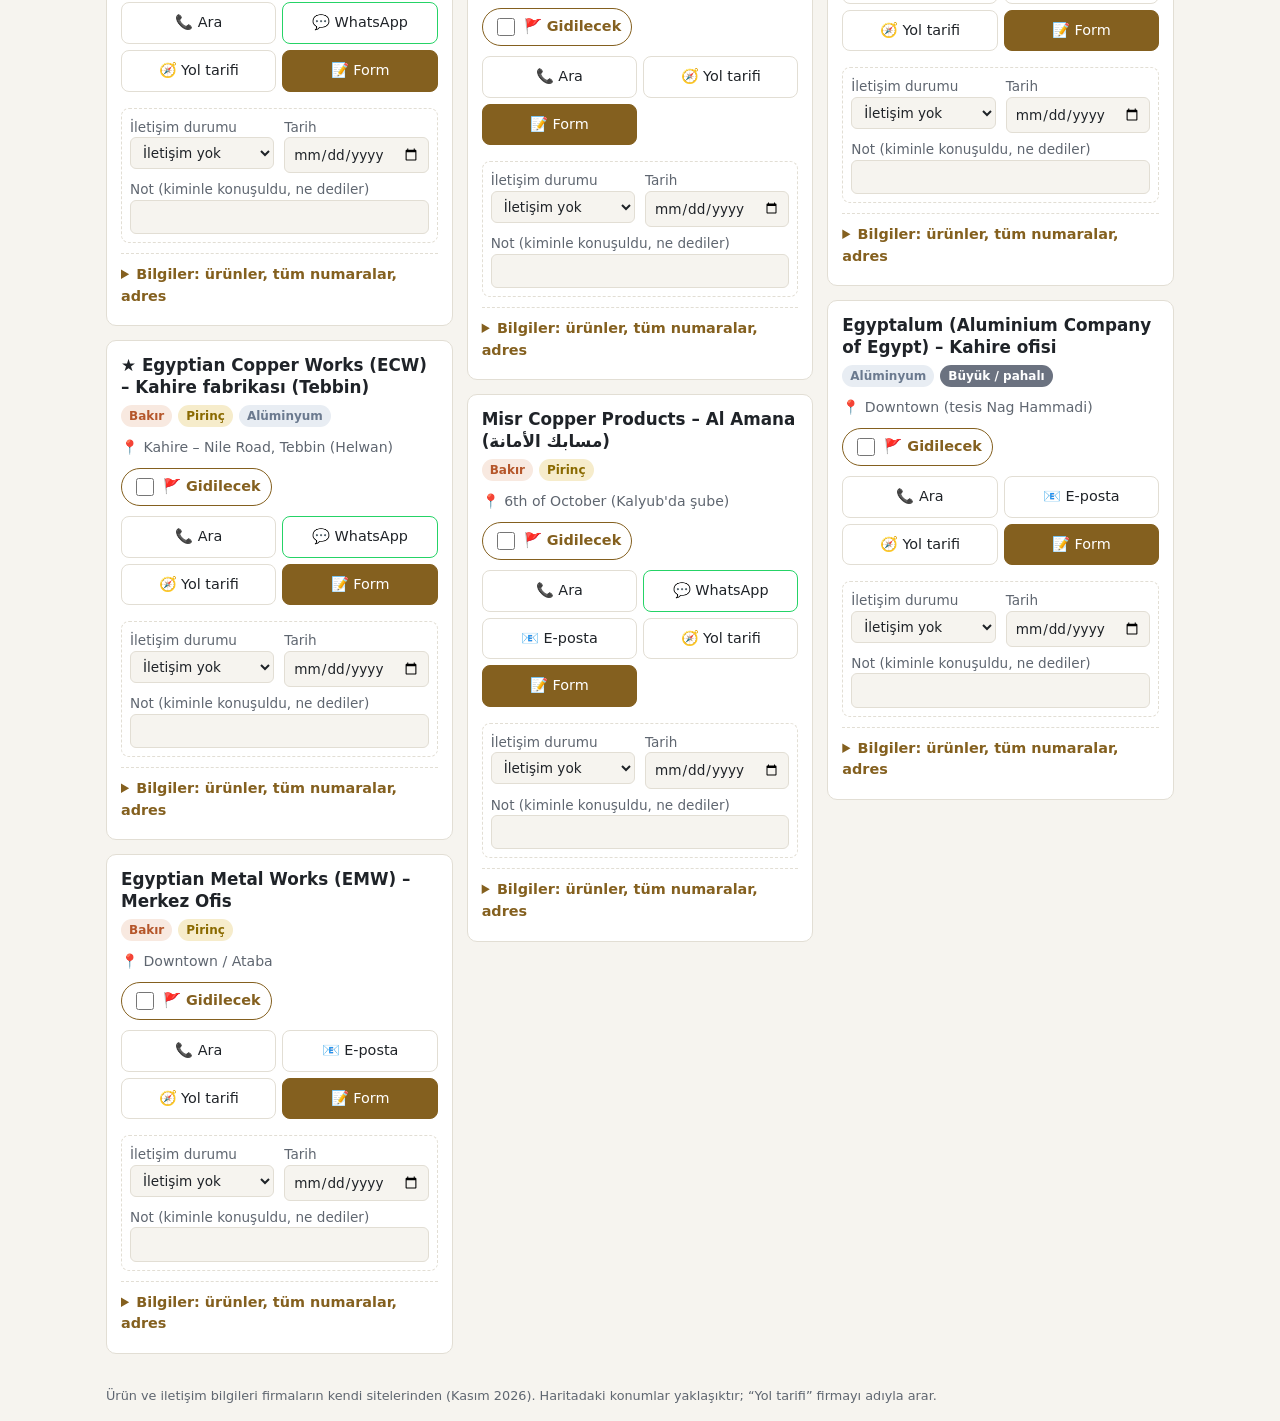
==== commit 3c2d3264: "Cihazlar arası eşitleme: Supabase veritabanı, şifreyle giriş, otomatik gönder/al Co-Authored-By: Cla" ====
--- a/index.html
+++ b/index.html
@@ -12,7 +12,7 @@
 <meta name="mobile-web-app-capable" content="yes">
 <meta name="apple-mobile-web-app-title" content="Valmeto">
 <meta name="apple-mobile-web-app-status-bar-style" content="black-translucent">
-<link rel="stylesheet" href="style.css?v=46">
+<link rel="stylesheet" href="style.css?v=47">
 </head>
 <body>
 <header class="top"><div class="inner">
@@ -41,8 +41,9 @@
 </main>
 <footer>Ürün ve iletişim bilgileri firmaların kendi sitelerinden (Kasım 2026). Haritadaki konumlar yaklaşıktır; “Yol tarifi” firmayı adıyla arar.</footer>
 
-<script src="data.js?v=46"></script>
-<script src="common.js?v=46"></script>
+<script src="sync.js?v=47"></script>
+<script src="data.js?v=47"></script>
+<script src="common.js?v=47"></script>
 <script>
 const visits = lsGet("valmeto-visits", {});
 const R = refs();
--- a/style.css
+++ b/style.css
@@ -185,3 +185,16 @@
   .map-layout #routePanel { margin-top: 0 !important; max-height: calc(100vh - 190px); overflow-y: auto; }
 }
 @media (min-width: 700px) and (max-width: 999px) { #map { height: 55vh; } }
+
+/* Eşitleme */
+nav a.syncbtn { margin-left: auto; white-space: nowrap; }
+nav a.syncbtn[data-state="off"], nav a.syncbtn[data-state="err"] { opacity: .85; }
+nav a.syncbtn[data-state="new"] { font-weight: 700; }
+.sync-ov { position: fixed; inset: 0; background: rgba(0,0,0,.45); display: flex; align-items: center; justify-content: center; z-index: 5000; padding: 16px; }
+.sync-card { background: var(--surface); color: var(--text); border-radius: 14px; padding: 18px; width: 100%; max-width: 420px; box-shadow: 0 10px 40px rgba(0,0,0,.3); }
+.sync-card h3 { margin: 0 0 8px; }
+.sync-card p { margin: 6px 0; }
+.sync-row { display: flex; gap: 8px; margin: 12px 0; flex-wrap: wrap; }
+.sync-row input { flex: 1; min-width: 0; font-size: 16px; padding: 10px; border: 1px solid var(--border, #c9d2dc); border-radius: 8px; background: var(--bg); color: var(--text); }
+.sync-err { color: #b3261e; min-height: 1.2em; }
+.sync-card #syncClose { width: 100%; }
